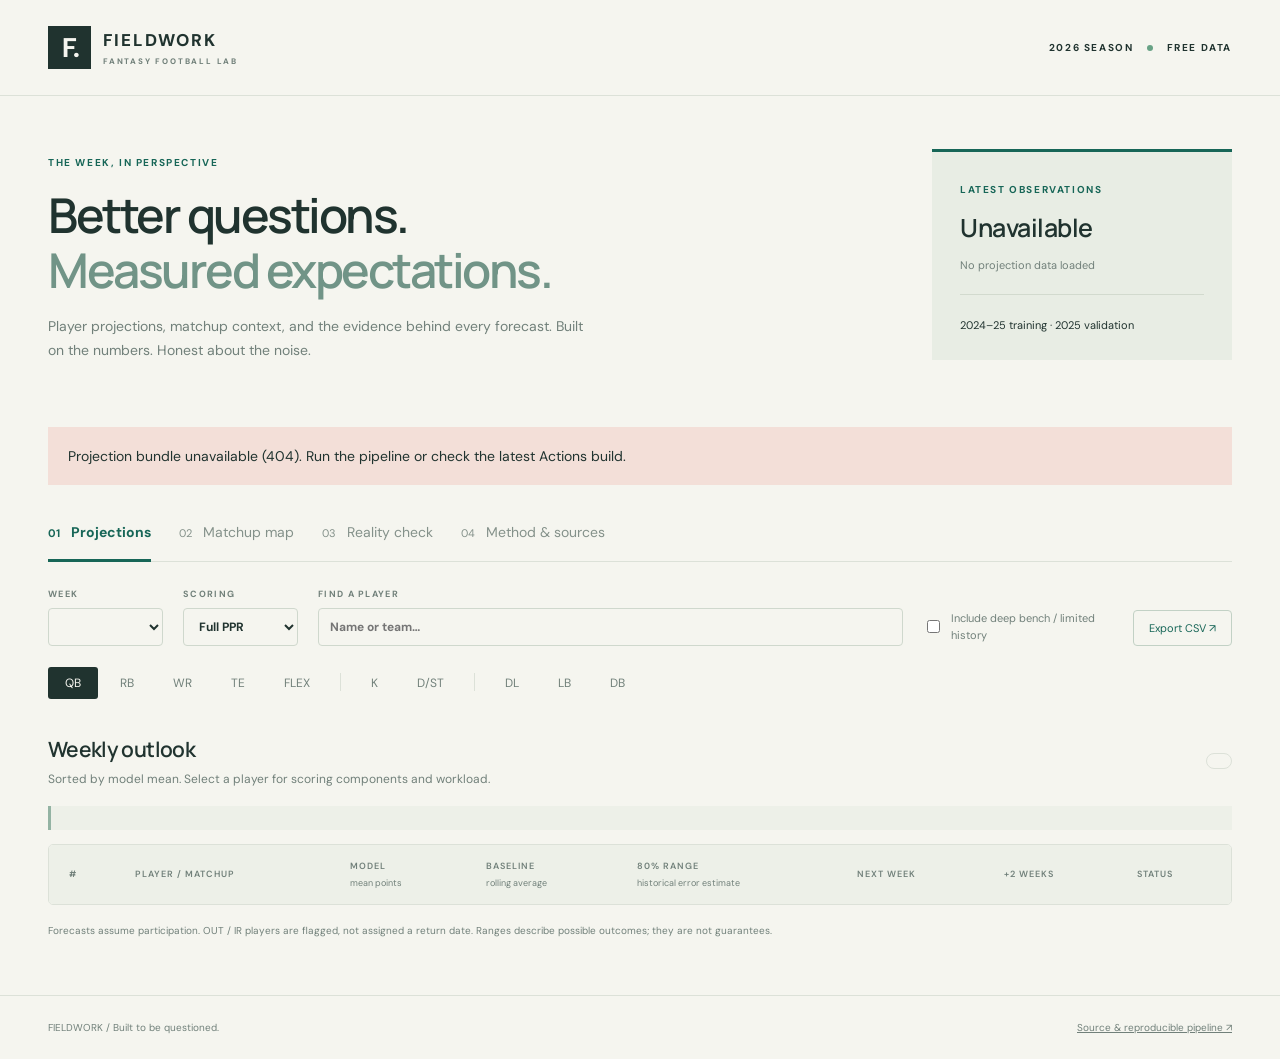
==== site/index.html @ b41cbcb0 "Build free-data fantasy projections dashboard and Pages pipeline" ====
<!doctype html>
<html lang="en">
<head>
  <meta charset="utf-8"><meta name="viewport" content="width=device-width,initial-scale=1">
  <meta name="description" content="Free-data fantasy football projections, matchup context, and transparent historical validation.">
  <meta name="theme-color" content="#153b36"><title>Fieldwork · Fantasy football lab</title>
  <link rel="stylesheet" href="styles.css">
</head>
<body>
<header><a class="brand" href="./"><span class="mark">F.</span><span>FIELDWORK<small>FANTASY FOOTBALL LAB</small></span></a><span class="edition">2026 SEASON <span class="dot"></span> FREE DATA</span></header>
<main>
  <section class="intro"><div><p class="eyebrow">THE WEEK, IN PERSPECTIVE</p><h1>Better questions.<br><em>Measured expectations.</em></h1><p class="lede">Player projections, matchup context, and the evidence behind every forecast. Built on the numbers. Honest about the noise.</p></div><aside class="snapshot"><span class="eyebrow">LATEST OBSERVATIONS</span><strong id="through">Loading…</strong><p id="updated">Fetching projection bundle</p><div class="mini-rule"></div><span id="summary">2024–25 training · 2025 validation</span></aside></section>
  <div id="error" role="alert" hidden></div>
  <nav class="tabs" aria-label="Research views"><button data-view="projections" class="active">01 <span>Projections</span></button><button data-view="matchups">02 <span>Matchup map</span></button><button data-view="validation">03 <span>Reality check</span></button><button data-view="method">04 <span>Method & sources</span></button></nav>
  <section class="controls" aria-label="Projection filters">
    <label>WEEK<select id="week"></select></label><label>SCORING<select id="scoring"><option value="2">Full PPR</option><option value="1">Half PPR</option><option value="0">Standard</option></select></label>
    <label class="search">FIND A PLAYER<input id="search" type="search" placeholder="Name or team…" autocomplete="off"></label>
    <label class="check"><input id="deep" type="checkbox">Include deep bench / limited history</label>
    <button id="export" class="outline">Export CSV ↗</button>
  </section>
  <div class="positions" aria-label="Position"><button class="active" data-pos="QB">QB</button><button data-pos="RB">RB</button><button data-pos="WR">WR</button><button data-pos="TE">TE</button><button data-pos="FLEX">FLEX</button><span></span><button data-pos="K">K</button><button data-pos="DST">D/ST</button><span></span><button data-pos="DL">DL</button><button data-pos="LB">LB</button><button data-pos="DB">DB</button></div>
  <section id="projections" class="view">
    <div class="section-heading"><div><h2 id="board-title">Weekly outlook</h2><p>Sorted by model mean. Select a player for scoring components and workload.</p></div><span id="count" class="pill"></span></div>
    <div id="score-note" class="notice"></div>
    <div class="table-wrap"><table class="board"><thead><tr><th scope="col">#</th><th scope="col">PLAYER / MATCHUP</th><th scope="col">MODEL<small>mean points</small></th><th scope="col">BASELINE<small>rolling average</small></th><th scope="col">80% RANGE<small>historical error estimate</small></th><th scope="col">NEXT WEEK</th><th scope="col">+2 WEEKS</th><th scope="col">STATUS</th></tr></thead><tbody id="rows"></tbody></table></div>
    <p class="footnote">Forecasts assume participation. OUT / IR players are flagged, not assigned a return date. Ranges describe possible outcomes; they are not guarantees.</p>
  </section>
  <section id="matchups" class="view" hidden><div class="section-heading"><div><h2>Matchup context, across the field.</h2><p>Opponent’s last six observed matchups: positional points above or below the prior rolling baseline.</p></div><span class="pill">PPR CONTEXT</span></div><div class="notice">These are retrospective point differences for the whole positional group. They are not percentage boosts or standalone forecasts. Green means opponents recently exceeded their baselines.</div><div class="table-wrap"><table><thead><tr><th>YOUR TEAM</th><th>OPPONENT</th><th>QB</th><th>RB</th><th>WR</th><th>TE</th><th>K</th><th>D/ST</th><th>DL</th><th>LB</th><th>DB</th></tr></thead><tbody id="heatmap"></tbody></table></div></section>
  <section id="validation" class="view" hidden><div class="section-heading"><div><h2>How did it actually perform?</h2><p>2025 held-out season. Point models trained on 2024 only. Every feature uses earlier weeks.</p></div><a href="data/validation-2025.json" download class="outline">All test predictions ↗</a></div><div class="notice">Smaller errors are better. Green is a measured improvement over the rolling baseline; red is a loss. This test includes recorded participants, not injury/DNP prediction. Offensive results use PPR.</div><div id="validation-cards" class="metric-grid"></div><div class="table-wrap"><table><thead><tr><th>POSITION</th><th>PLAYER-GAMES</th><th>MODEL MAE</th><th>BASELINE MAE</th><th>MODEL RMSE</th><th>BASELINE RMSE</th><th>80% RANGE COVERAGE</th></tr></thead><tbody id="validation-rows"></tbody></table></div><h3 id="weekly-title">Week-by-week error</h3><div id="weekly" class="weekly-chart" aria-label="Weekly model and baseline errors"></div><p class="footnote"><span class="legend model"></span> Model MAE <span class="legend baseline"></span> Baseline MAE. Two seasons do not establish an enduring advantage. No comparison with expert projections has been performed.</p></section>
  <section id="method" class="view" hidden><div class="section-heading"><div><h2>Open assumptions. Checkable sources.</h2><p>Version <span id="version"></span> · Experimental, independent model.</p></div></div><div class="method-grid"><article><span class="eyebrow">01 / INPUTS</span><h3>What the model sees</h3><p>Prior player production and snaps, team offense, opponent production, recent positional matchup residuals, home field, indoor venue, rest, and changes in team. All derived from free data.</p><p>Recent games receive exponentially declining weights. Prior-season observations receive reduced weight when current-season observations exist. These starting weights are design assumptions, not discovered laws.</p></article><article><span class="eyebrow">02 / FORECAST</span><h3>Statistics before scores</h3><p>Separate regularized linear models forecast scoring components for each position. Expected stat lines become Standard, Half PPR, and PPR points. D/ST points-allowed bands are averaged across empirical residual scenarios.</p><p>Tier separators group model means within two points of each tier’s leader. This is a display convention, not Boris Chen’s expert clustering or a statistical significance test.</p></article><article><span class="eyebrow">03 / VALIDATION</span><h3>Time moves one way</h3><p>2024 weeks 5–12 fit the initial model; weeks 13–18 estimate errors. A model fit on 2024 weeks 5–18 is evaluated on 2025, with coefficients frozen while prior-week information updates.</p><p>Live coefficients are refit on 2024–25. Current-season observations update inputs, not coefficients. The 2025 results remain the original held-out evaluation.</p></article><article><span class="eyebrow">04 / LIMITS</span><h3>What it does not know</h3><ul id="limitations"></ul></article></div><article class="scoring-doc"><h3>Explicit scoring presets</h3><p>Offense: 0.04 per passing yard, 4 per passing TD, −2 per interception; 0.1 per rushing/receiving yard, 6 per rushing/receiving TD, −2 per fumble lost, 2 per two-point conversion. Receptions: 0 / 0.5 / 1.</p><p>Kicker: 3 for a made FG below 40 yards, 4 at 40–49, 5 at 50+; 1 per PAT; −1 per missed FG/PAT. Blocked attempts are separate source fields and are not deducted by this preset.</p><p>D/ST: 1 per sack; 2 per interception, recovered opponent fumble, safety, blocked punt/FG/PAT; 6 per defensive/special-teams TD. Scoreboard points allowed: 0→10, 1–6→7, 7–13→4, 14–20→1, 21–27→0, 28–34→−1, 35+→−4. This is not exact platform scoring.</p><p>IDP: 1 per tackle credited as solo (including a solo tackle with another player’s assist), 0.5 per assisted tackle; 1 per tackle for loss; 3 per sack/interception; 1 per pass defended; 2 per forced/recovered fumble/safety; 6 per defensive TD. Categories stack.</p></article><h3>Sources & provenance</h3><p>Football data via <a href="https://nflverse.nflverse.com/">nflverse</a>; current status via <a href="https://docs.sleeper.com/">Sleeper</a>. Inspired by <a href="https://subvertadown.com/article/what-s-in-the-model-">Subvertadown</a>, <a href="https://www.dynastynerds.com/analytics/introduction-to-weekly-positional-matchups-posafpa/">MonCalFF</a>, and <a href="https://github.com/borisachen/fftiers">Boris Chen</a>. No affiliation or copied proprietary model.</p><div id="sources"></div></section>
</main>
<footer><span>FIELDWORK / Built to be questioned.</span><a href="https://github.com/jake-kelley/fantasy-lab">Source & reproducible pipeline ↗</a></footer>
<dialog id="detail"><div class="dialog-head"><span class="eyebrow">PLAYER NOTEBOOK</span><button id="close-detail" aria-label="Close player details">×</button></div><div id="detail-content"></div></dialog>
<script src="app.js" defer></script>
</body></html>
---- site/styles.css ----
@import url('https://fonts.googleapis.com/css2?family=DM+Sans:wght@400;500;600;700&family=Manrope:wght@400;500;600;700;800&display=swap');
:root{--paper:#f5f5ef;--ink:#20332f;--muted:#71807a;--line:#dce1d8;--green:#176657;--mint:#d6eadf;--red:#a25045;--white:#fff;--mono:ui-monospace,SFMono-Regular,Consolas,monospace}
*{box-sizing:border-box}body{margin:0;background:var(--paper);color:var(--ink);font:14px 'DM Sans',system-ui,sans-serif}button,input,select{font:inherit}button,a,input,select{ -webkit-tap-highlight-color:transparent}button{cursor:pointer}button:focus-visible,a:focus-visible,input:focus-visible,select:focus-visible{outline:3px solid #efad50;outline-offset:3px}a{color:inherit}header{max-width:1440px;margin:auto;padding:26px 48px;display:flex;align-items:center;justify-content:space-between;border-bottom:1px solid var(--line)}.brand{display:flex;align-items:center;gap:12px;text-decoration:none;font-weight:800;letter-spacing:2px;font-size:17px}.mark{background:var(--ink);color:var(--paper);font-size:27px;letter-spacing:-2px;width:43px;height:43px;display:grid;place-items:center}.brand small{display:block;font-size:8px;letter-spacing:1.8px;margin-top:5px;color:var(--muted)}.edition,.eyebrow{font-size:10px;letter-spacing:1.6px;font-weight:700}.dot{display:inline-block;width:6px;height:6px;background:#68a285;border-radius:50%;margin:0 10px}main{max-width:1440px;padding:0 48px;margin:auto}.intro{display:grid;grid-template-columns:1fr 300px;gap:80px;padding:50px 0 44px;align-items:center}.eyebrow{color:var(--green)}h1{font-family:Manrope,system-ui,sans-serif;font-weight:600;letter-spacing:-2.5px;font-size:48px;line-height:1.15;margin:18px 0}h1 em{font-style:normal;color:#719487}.lede{color:var(--muted);max-width:550px;line-height:1.7;margin:18px 0 0;font-size:14px}.snapshot{background:#e8ede4;padding:27px 28px;border-top:3px solid var(--green)}.snapshot strong{font:600 25px Manrope,sans-serif;display:block;margin-top:13px;letter-spacing:-.5px}.snapshot p{color:var(--muted);font-size:11px;line-height:1.7}.snapshot>span:last-child{font-size:11px}.mini-rule{width:100%;height:1px;background:#d2dace;margin:20px 0}.tabs{display:flex;gap:28px;border-bottom:1px solid var(--line)}.tabs button{background:none;border:0;border-bottom:3px solid transparent;margin-bottom:-1px;padding:18px 0;color:#84918a;font-size:11px}.tabs button span{font-size:14px;margin-left:8px}.tabs button.active{border-color:var(--green);color:var(--green);font-weight:700}.controls{display:flex;align-items:end;gap:20px;padding:26px 0 16px}label{font-size:9px;font-weight:700;letter-spacing:1.3px;color:var(--muted);display:flex;flex-direction:column;gap:8px}select,input[type=search]{background:transparent;border:1px solid #cfd8cd;border-radius:4px;height:38px;padding:0 11px;color:var(--ink);font-size:12px;letter-spacing:0}select{min-width:115px}.search{flex:1}.search input{width:100%}.check{flex-direction:row;align-items:center;font-size:11px;font-weight:400;letter-spacing:0;max-width:190px;height:38px;line-height:1.5}.check input{accent-color:var(--green)}.outline{display:inline-flex;align-items:center;justify-content:center;border:1px solid #c2d1c5;border-radius:4px;padding:10px 15px;background:transparent;color:var(--green);font-size:11px;text-decoration:none;white-space:nowrap}.outline:hover{background:var(--mint)}.positions{display:flex;gap:5px;padding:5px 0 22px}.positions button{border:0;border-radius:3px;background:transparent;padding:8px 17px;color:var(--muted);font-size:12px}.positions button.active{background:var(--ink);color:var(--paper)}.positions span{height:18px;width:1px;background:var(--line);margin:6px 8px}.section-heading{display:flex;align-items:center;justify-content:space-between;margin:14px 0 19px;gap:16px}h2{font:600 21px Manrope,sans-serif;letter-spacing:-.65px;margin:0}.section-heading p{font-size:12px;color:var(--muted);margin:8px 0 0}.pill{border:1px solid var(--line);border-radius:30px;padding:7px 12px;font-size:9px;letter-spacing:.8px;white-space:nowrap}.notice{font-size:11px;color:#64736d;line-height:1.65;padding:12px 16px;border-left:3px solid #93b3a3;background:#edf0e8;margin:14px 0}.table-wrap{overflow:auto;background:#fcfcf8;border:1px solid var(--line);border-radius:5px}table{width:100%;border-collapse:collapse;text-align:left;white-space:nowrap}th{background:#edf0e8;font-size:9px;letter-spacing:1px;font-weight:600;color:var(--muted);padding:15px}th small{font-size:9px;font-weight:400;display:block;letter-spacing:0;margin-top:5px}td{border-top:1px solid #e7ebe3;padding:13px 15px;font-family:var(--mono);font-size:12px}th:first-child,td:first-child{padding-left:20px}td:first-child{color:var(--muted)}.player-button{display:block;border:0;background:none;padding:0;font-family:'DM Sans',sans-serif;font-size:13px;font-weight:700;color:var(--ink);text-align:left}.player-button:hover{text-decoration:underline;text-underline-offset:4px}.matchup{font:10px 'DM Sans',sans-serif;color:var(--muted);display:block;margin-top:5px}.points{font-size:18px;font-weight:600;color:var(--green);letter-spacing:-1px}.range{font-size:10px;color:#677e71}.range-bar{width:110px;height:3px;background:#e5e9df;margin-top:6px;position:relative}.range-bar i{position:absolute;height:3px;background:#9fbca9;border-radius:5px}.status{font:9px 'DM Sans',sans-serif;background:#e7eee4;color:#58735e;padding:4px 6px;border-radius:3px;max-width:130px;white-space:normal;display:inline-block}.status.warn{background:#f3e6d7;color:#8a623a}.status.out{background:#f0e0da;color:#9b5144}.tier td{padding:7px 20px;background:#f1f3ec;color:#668174;font:9px 'DM Sans',sans-serif;letter-spacing:1.2px}.footnote{color:var(--muted);font-size:10px;line-height:1.8;margin:17px 0 30px}.empty{text-align:center;padding:45px;color:var(--muted)}.metric-grid{display:grid;grid-template-columns:repeat(3,1fr);gap:16px;margin:24px 0}.metric{background:#e8ede4;padding:22px}.metric strong{font:600 29px Manrope,sans-serif;display:block;margin:9px 0}.metric p{font-size:11px;color:var(--muted);margin:0}.good{color:var(--green)}.bad{color:var(--red)}h3{font:600 16px Manrope,sans-serif;letter-spacing:-.3px;margin-top:30px}.weekly-chart{display:flex;align-items:end;gap:9px;height:160px;padding:10px 0 25px;border-bottom:1px solid var(--line)}.week-bar{flex:1;position:relative;height:100%;display:flex;align-items:end;gap:2px}.week-bar i{flex:1;background:#4b8574;border-radius:2px 2px 0 0}.week-bar i:nth-child(2){background:#b7c4b2}.week-bar span{position:absolute;bottom:-20px;left:0;width:100%;text-align:center;font:9px var(--mono);color:var(--muted)}.legend{display:inline-block;width:8px;height:8px;margin:0 5px 0 12px}.legend.model{background:#4b8574}.legend.baseline{background:#b7c4b2}.method-grid{display:grid;grid-template-columns:1fr 1fr;gap:20px}.method-grid article{background:#fcfcf8;border:1px solid var(--line);padding:26px}.method-grid h3{margin:13px 0}.method-grid p,.method-grid li,.scoring-doc p,#method>p{font-size:12px;line-height:1.85;color:#63726b}.method-grid ul{padding-left:17px}.scoring-doc{margin:25px 0;border-top:1px solid var(--line)}#sources{font-size:11px;line-height:2;overflow-wrap:anywhere}#sources details{border-bottom:1px solid var(--line);padding:9px 0}#sources code{font-size:9px;color:var(--muted)}footer{max-width:1440px;margin:55px auto 0;padding:25px 48px;display:flex;justify-content:space-between;border-top:1px solid var(--line);color:var(--muted);font-size:10px}dialog{border:1px solid var(--line);border-radius:7px;width:min(650px,95vw);padding:28px;background:var(--paper);color:var(--ink);max-height:88vh}dialog::backdrop{background:#152f2980;backdrop-filter:blur(3px)}.dialog-head{display:flex;justify-content:space-between;align-items:center}.dialog-head button{border:0;background:none;font-size:28px;color:var(--ink)}#detail-content h2{font-size:28px;margin:12px 0}#detail-content p{font-size:12px;line-height:1.8;color:var(--muted)}.stat-list{display:grid;grid-template-columns:1fr 1fr;gap:1px;background:var(--line);border:1px solid var(--line)}.stat-list div{padding:12px;background:#fcfcf8;display:flex;justify-content:space-between;font-size:11px;gap:20px}.stat-list b{font-family:var(--mono)}#error{background:#f3dfd8;padding:20px;margin:20px 0} [hidden]{display:none!important}
@media(max-width:900px){header{padding:20px 24px}main{padding:0 24px}.intro{gap:25px;grid-template-columns:1fr 250px}h1{font-size:37px}.controls{flex-wrap:wrap;gap:12px}.search{min-width:160px}.check{max-width:240px}.tabs{gap:20px}.tabs button span{font-size:12px}.positions button{padding:8px 12px}.positions{overflow:auto}.metric-grid{gap:8px}.metric{padding:15px}footer{padding:22px 24px}}
@media(max-width:600px){header{padding:17px 18px}.edition{font-size:8px;letter-spacing:.5px}.brand{font-size:13px}.brand small{font-size:6px}.mark{width:34px;height:34px;font-size:23px}main{padding:0 18px}.intro{grid-template-columns:1fr;padding:30px 0 25px;gap:22px}h1{font-size:35px;letter-spacing:-1.7px}.lede{font-size:12px}.snapshot{padding:17px 20px;display:grid;grid-template-columns:1fr 1fr;gap:7px}.snapshot strong{font-size:17px;margin:0;text-align:right}.snapshot p{margin:0}.snapshot>span:last-child{text-align:right;font-size:9px}.mini-rule{display:none}.tabs{gap:0;justify-content:space-between}.tabs button{font-size:0}.tabs button span{font-size:11px;margin:0}.controls{padding-top:20px}label{font-size:8px}.search{flex-basis:calc(100% - 140px)}.check{font-size:10px;flex:1}.positions{gap:2px}.positions button{padding:8px 10px}.positions span{margin:6px 4px}.section-heading{align-items:start}h2{font-size:19px}.section-heading p{font-size:11px;line-height:1.6}.pill{font-size:8px}td,th{padding:12px}.metric-grid{grid-template-columns:1fr}.metric{display:grid;grid-template-columns:1fr 1fr}.metric strong{margin:0;text-align:right}.metric p{grid-column:1/-1;margin-top:10px}.method-grid{grid-template-columns:1fr}.method-grid article{padding:20px}.weekly-chart{gap:4px}footer{padding:20px 18px;gap:20px;font-size:9px}.stat-list{grid-template-columns:1fr}}
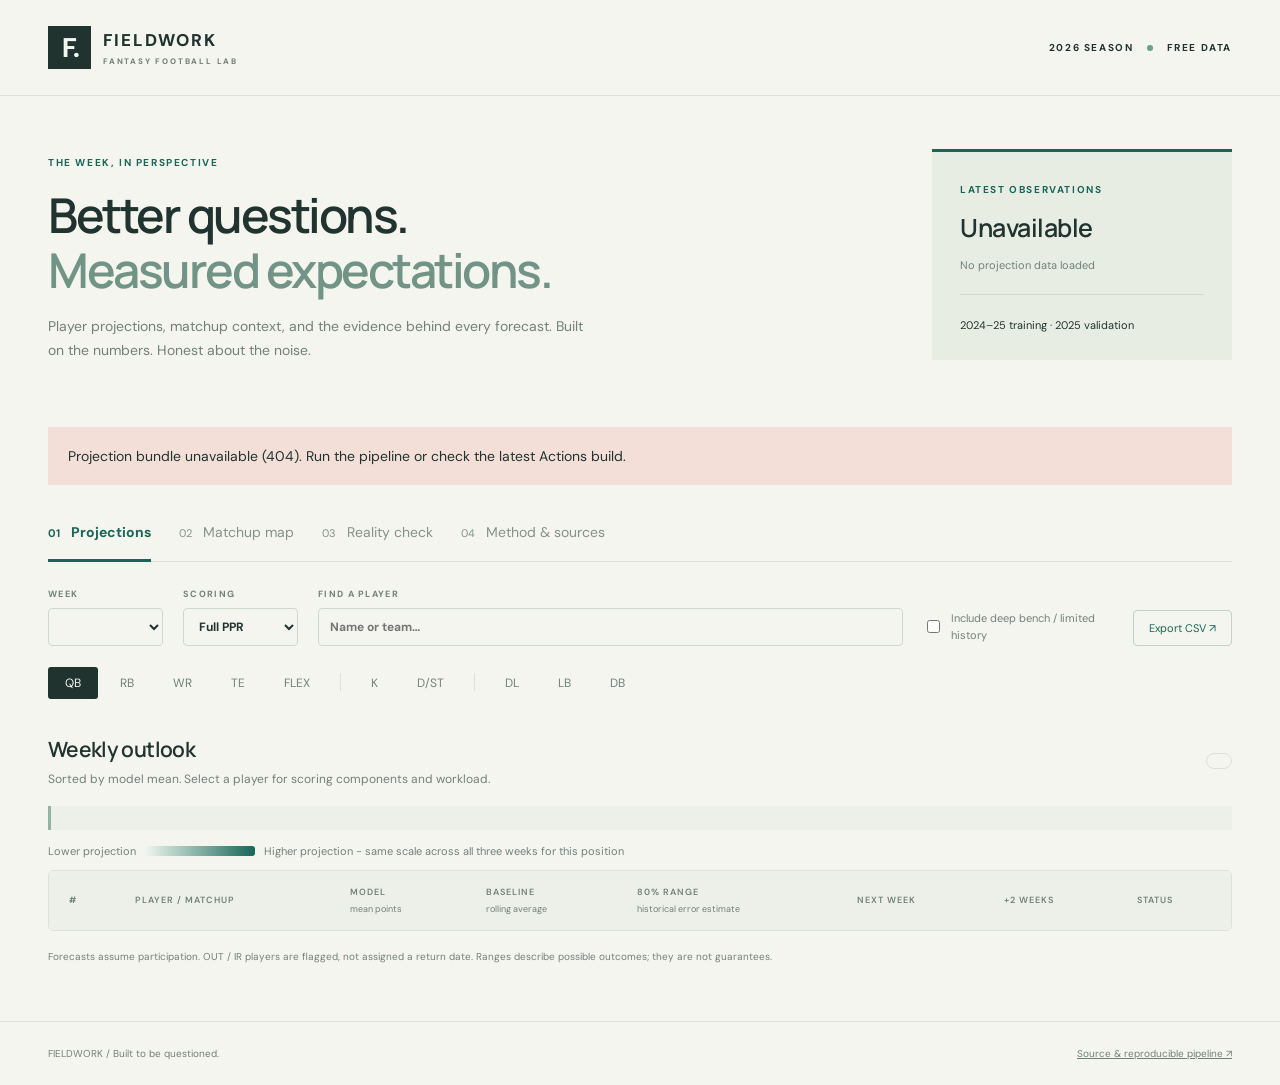
==== commit 622e9757: "Add accessible projection and matchup color gradients" ====
--- a/site/index.html
+++ b/site/index.html
@@ -1,35 +1,70 @@
-<!doctype html>
-<html lang="en">
-<head>
-  <meta charset="utf-8"><meta name="viewport" content="width=device-width,initial-scale=1">
-  <meta name="description" content="Free-data fantasy football projections, matchup context, and transparent historical validation.">
-  <meta name="theme-color" content="#153b36"><title>Fieldwork · Fantasy football lab</title>
-  <link rel="stylesheet" href="styles.css">
-</head>
-<body>
-<header><a class="brand" href="./"><span class="mark">F.</span><span>FIELDWORK<small>FANTASY FOOTBALL LAB</small></span></a><span class="edition">2026 SEASON <span class="dot"></span> FREE DATA</span></header>
-<main>
-  <section class="intro"><div><p class="eyebrow">THE WEEK, IN PERSPECTIVE</p><h1>Better questions.<br><em>Measured expectations.</em></h1><p class="lede">Player projections, matchup context, and the evidence behind every forecast. Built on the numbers. Honest about the noise.</p></div><aside class="snapshot"><span class="eyebrow">LATEST OBSERVATIONS</span><strong id="through">Loading…</strong><p id="updated">Fetching projection bundle</p><div class="mini-rule"></div><span id="summary">2024–25 training · 2025 validation</span></aside></section>
-  <div id="error" role="alert" hidden></div>
-  <nav class="tabs" aria-label="Research views"><button data-view="projections" class="active">01 <span>Projections</span></button><button data-view="matchups">02 <span>Matchup map</span></button><button data-view="validation">03 <span>Reality check</span></button><button data-view="method">04 <span>Method & sources</span></button></nav>
-  <section class="controls" aria-label="Projection filters">
-    <label>WEEK<select id="week"></select></label><label>SCORING<select id="scoring"><option value="2">Full PPR</option><option value="1">Half PPR</option><option value="0">Standard</option></select></label>
-    <label class="search">FIND A PLAYER<input id="search" type="search" placeholder="Name or team…" autocomplete="off"></label>
-    <label class="check"><input id="deep" type="checkbox">Include deep bench / limited history</label>
-    <button id="export" class="outline">Export CSV ↗</button>
-  </section>
-  <div class="positions" aria-label="Position"><button class="active" data-pos="QB">QB</button><button data-pos="RB">RB</button><button data-pos="WR">WR</button><button data-pos="TE">TE</button><button data-pos="FLEX">FLEX</button><span></span><button data-pos="K">K</button><button data-pos="DST">D/ST</button><span></span><button data-pos="DL">DL</button><button data-pos="LB">LB</button><button data-pos="DB">DB</button></div>
-  <section id="projections" class="view">
-    <div class="section-heading"><div><h2 id="board-title">Weekly outlook</h2><p>Sorted by model mean. Select a player for scoring components and workload.</p></div><span id="count" class="pill"></span></div>
-    <div id="score-note" class="notice"></div>
-    <div class="table-wrap"><table class="board"><thead><tr><th scope="col">#</th><th scope="col">PLAYER / MATCHUP</th><th scope="col">MODEL<small>mean points</small></th><th scope="col">BASELINE<small>rolling average</small></th><th scope="col">80% RANGE<small>historical error estimate</small></th><th scope="col">NEXT WEEK</th><th scope="col">+2 WEEKS</th><th scope="col">STATUS</th></tr></thead><tbody id="rows"></tbody></table></div>
-    <p class="footnote">Forecasts assume participation. OUT / IR players are flagged, not assigned a return date. Ranges describe possible outcomes; they are not guarantees.</p>
-  </section>
-  <section id="matchups" class="view" hidden><div class="section-heading"><div><h2>Matchup context, across the field.</h2><p>Opponent’s last six observed matchups: positional points above or below the prior rolling baseline.</p></div><span class="pill">PPR CONTEXT</span></div><div class="notice">These are retrospective point differences for the whole positional group. They are not percentage boosts or standalone forecasts. Green means opponents recently exceeded their baselines.</div><div class="table-wrap"><table><thead><tr><th>YOUR TEAM</th><th>OPPONENT</th><th>QB</th><th>RB</th><th>WR</th><th>TE</th><th>K</th><th>D/ST</th><th>DL</th><th>LB</th><th>DB</th></tr></thead><tbody id="heatmap"></tbody></table></div></section>
-  <section id="validation" class="view" hidden><div class="section-heading"><div><h2>How did it actually perform?</h2><p>2025 held-out season. Point models trained on 2024 only. Every feature uses earlier weeks.</p></div><a href="data/validation-2025.json" download class="outline">All test predictions ↗</a></div><div class="notice">Smaller errors are better. Green is a measured improvement over the rolling baseline; red is a loss. This test includes recorded participants, not injury/DNP prediction. Offensive results use PPR.</div><div id="validation-cards" class="metric-grid"></div><div class="table-wrap"><table><thead><tr><th>POSITION</th><th>PLAYER-GAMES</th><th>MODEL MAE</th><th>BASELINE MAE</th><th>MODEL RMSE</th><th>BASELINE RMSE</th><th>80% RANGE COVERAGE</th></tr></thead><tbody id="validation-rows"></tbody></table></div><h3 id="weekly-title">Week-by-week error</h3><div id="weekly" class="weekly-chart" aria-label="Weekly model and baseline errors"></div><p class="footnote"><span class="legend model"></span> Model MAE <span class="legend baseline"></span> Baseline MAE. Two seasons do not establish an enduring advantage. No comparison with expert projections has been performed.</p></section>
-  <section id="method" class="view" hidden><div class="section-heading"><div><h2>Open assumptions. Checkable sources.</h2><p>Version <span id="version"></span> · Experimental, independent model.</p></div></div><div class="method-grid"><article><span class="eyebrow">01 / INPUTS</span><h3>What the model sees</h3><p>Prior player production and snaps, team offense, opponent production, recent positional matchup residuals, home field, indoor venue, rest, and changes in team. All derived from free data.</p><p>Recent games receive exponentially declining weights. Prior-season observations receive reduced weight when current-season observations exist. These starting weights are design assumptions, not discovered laws.</p></article><article><span class="eyebrow">02 / FORECAST</span><h3>Statistics before scores</h3><p>Separate regularized linear models forecast scoring components for each position. Expected stat lines become Standard, Half PPR, and PPR points. D/ST points-allowed bands are averaged across empirical residual scenarios.</p><p>Tier separators group model means within two points of each tier’s leader. This is a display convention, not Boris Chen’s expert clustering or a statistical significance test.</p></article><article><span class="eyebrow">03 / VALIDATION</span><h3>Time moves one way</h3><p>2024 weeks 5–12 fit the initial model; weeks 13–18 estimate errors. A model fit on 2024 weeks 5–18 is evaluated on 2025, with coefficients frozen while prior-week information updates.</p><p>Live coefficients are refit on 2024–25. Current-season observations update inputs, not coefficients. The 2025 results remain the original held-out evaluation.</p></article><article><span class="eyebrow">04 / LIMITS</span><h3>What it does not know</h3><ul id="limitations"></ul></article></div><article class="scoring-doc"><h3>Explicit scoring presets</h3><p>Offense: 0.04 per passing yard, 4 per passing TD, −2 per interception; 0.1 per rushing/receiving yard, 6 per rushing/receiving TD, −2 per fumble lost, 2 per two-point conversion. Receptions: 0 / 0.5 / 1.</p><p>Kicker: 3 for a made FG below 40 yards, 4 at 40–49, 5 at 50+; 1 per PAT; −1 per missed FG/PAT. Blocked attempts are separate source fields and are not deducted by this preset.</p><p>D/ST: 1 per sack; 2 per interception, recovered opponent fumble, safety, blocked punt/FG/PAT; 6 per defensive/special-teams TD. Scoreboard points allowed: 0→10, 1–6→7, 7–13→4, 14–20→1, 21–27→0, 28–34→−1, 35+→−4. This is not exact platform scoring.</p><p>IDP: 1 per tackle credited as solo (including a solo tackle with another player’s assist), 0.5 per assisted tackle; 1 per tackle for loss; 3 per sack/interception; 1 per pass defended; 2 per forced/recovered fumble/safety; 6 per defensive TD. Categories stack.</p></article><h3>Sources & provenance</h3><p>Football data via <a href="https://nflverse.nflverse.com/">nflverse</a>; current status via <a href="https://docs.sleeper.com/">Sleeper</a>. Inspired by <a href="https://subvertadown.com/article/what-s-in-the-model-">Subvertadown</a>, <a href="https://www.dynastynerds.com/analytics/introduction-to-weekly-positional-matchups-posafpa/">MonCalFF</a>, and <a href="https://github.com/borisachen/fftiers">Boris Chen</a>. No affiliation or copied proprietary model.</p><div id="sources"></div></section>
-</main>
-<footer><span>FIELDWORK / Built to be questioned.</span><a href="https://github.com/jake-kelley/fantasy-lab">Source & reproducible pipeline ↗</a></footer>
-<dialog id="detail"><div class="dialog-head"><span class="eyebrow">PLAYER NOTEBOOK</span><button id="close-detail" aria-label="Close player details">×</button></div><div id="detail-content"></div></dialog>
-<script src="app.js" defer></script>
-</body></html>
+<!doctype html>+
+<html lang="en">+
+<head>+
+  <meta charset="utf-8"><meta name="viewport" content="width=device-width,initial-scale=1">+
+  <meta name="description" content="Free-data fantasy football projections, matchup context, and transparent historical validation.">+
+  <meta name="theme-color" content="#153b36"><title>Fieldwork · Fantasy football lab</title>+
+  <link rel="stylesheet" href="styles.css">+
+</head>+
+<body>+
+<header><a class="brand" href="./"><span class="mark">F.</span><span>FIELDWORK<small>FANTASY FOOTBALL LAB</small></span></a><span class="edition">2026 SEASON <span class="dot"></span> FREE DATA</span></header>+
+<main>+
+  <section class="intro"><div><p class="eyebrow">THE WEEK, IN PERSPECTIVE</p><h1>Better questions.<br><em>Measured expectations.</em></h1><p class="lede">Player projections, matchup context, and the evidence behind every forecast. Built on the numbers. Honest about the noise.</p></div><aside class="snapshot"><span class="eyebrow">LATEST OBSERVATIONS</span><strong id="through">Loading…</strong><p id="updated">Fetching projection bundle</p><div class="mini-rule"></div><span id="summary">2024–25 training · 2025 validation</span></aside></section>+
+  <div id="error" role="alert" hidden></div>+
+  <nav class="tabs" aria-label="Research views"><button data-view="projections" class="active">01 <span>Projections</span></button><button data-view="matchups">02 <span>Matchup map</span></button><button data-view="validation">03 <span>Reality check</span></button><button data-view="method">04 <span>Method & sources</span></button></nav>+
+  <section class="controls" aria-label="Projection filters">+
+    <label>WEEK<select id="week"></select></label><label>SCORING<select id="scoring"><option value="2">Full PPR</option><option value="1">Half PPR</option><option value="0">Standard</option></select></label>+
+    <label class="search">FIND A PLAYER<input id="search" type="search" placeholder="Name or team…" autocomplete="off"></label>+
+    <label class="check"><input id="deep" type="checkbox">Include deep bench / limited history</label>+
+    <button id="export" class="outline">Export CSV ↗</button>+
+  </section>+
+  <div class="positions" aria-label="Position"><button class="active" data-pos="QB">QB</button><button data-pos="RB">RB</button><button data-pos="WR">WR</button><button data-pos="TE">TE</button><button data-pos="FLEX">FLEX</button><span></span><button data-pos="K">K</button><button data-pos="DST">D/ST</button><span></span><button data-pos="DL">DL</button><button data-pos="LB">LB</button><button data-pos="DB">DB</button></div>+
+  <section id="projections" class="view">+
+    <div class="section-heading"><div><h2 id="board-title">Weekly outlook</h2><p>Sorted by model mean. Select a player for scoring components and workload.</p></div><span id="count" class="pill"></span></div>+
+    <div id="score-note" class="notice"></div><div class="color-key"><span>Lower projection</span><i aria-hidden="true"></i><span>Higher projection - same scale across all three weeks for this position</span></div>+
+    <div class="table-wrap"><table class="board"><thead><tr><th scope="col">#</th><th scope="col">PLAYER / MATCHUP</th><th scope="col">MODEL<small>mean points</small></th><th scope="col">BASELINE<small>rolling average</small></th><th scope="col">80% RANGE<small>historical error estimate</small></th><th scope="col">NEXT WEEK</th><th scope="col">+2 WEEKS</th><th scope="col">STATUS</th></tr></thead><tbody id="rows"></tbody></table></div>+
+    <p class="footnote">Forecasts assume participation. OUT / IR players are flagged, not assigned a return date. Ranges describe possible outcomes; they are not guarantees.</p>+
+  </section>+
+  <section id="matchups" class="view" hidden><div class="section-heading"><div><h2>Matchup context, across the field.</h2><p>Opponent’s last six observed matchups: positional points above or below the prior rolling baseline.</p></div><span class="pill">PPR CONTEXT</span></div><div class="notice">These are retrospective point differences for the whole positional group. They are not percentage boosts or standalone forecasts. Green means opponents recently exceeded their baselines. D/ST v0.2 does not use this residual as a model input.</div><div class="color-key"><span>Unfavorable</span><i class="matchup-key" aria-hidden="true"></i><span>Favorable - strength scaled within each position</span></div><div class="table-wrap"><table><thead><tr><th>YOUR TEAM</th><th>OPPONENT</th><th>QB</th><th>RB</th><th>WR</th><th>TE</th><th>K</th><th>D/ST</th><th>DL</th><th>LB</th><th>DB</th></tr></thead><tbody id="heatmap"></tbody></table></div></section>+
+  <section id="validation" class="view" hidden><div class="section-heading"><div><h2>How did it actually perform?</h2><p>2025 retrospective test. Point models trained on 2024 only. Every feature uses earlier weeks.</p></div><a href="data/validation-2025.json" download class="outline">All test predictions ↗</a></div><div class="notice">Smaller errors are better. Green is a measured improvement over the rolling baseline; red is a loss. This test includes recorded participants, not injury/DNP prediction. Offensive results use PPR.</div><div id="validation-cards" class="metric-grid"></div><div class="table-wrap"><table><thead><tr><th>POSITION</th><th>PLAYER-GAMES</th><th>MODEL MAE</th><th>BASELINE MAE</th><th>MODEL RMSE</th><th>BASELINE RMSE</th><th>80% RANGE COVERAGE</th></tr></thead><tbody id="validation-rows"></tbody></table></div><h3 id="weekly-title">Week-by-week error</h3><div id="weekly" class="weekly-chart" aria-label="Weekly model and baseline errors"></div><p class="footnote"><span class="legend model"></span> Model MAE <span class="legend baseline"></span> Baseline MAE. Two seasons do not establish an enduring advantage. No comparison with expert projections has been performed.</p></section>+
+  <section id="method" class="view" hidden><div class="section-heading"><div><h2>Open assumptions. Checkable sources.</h2><p>Version <span id="version"></span> · Experimental, independent model.</p></div></div><div class="method-grid"><article><span class="eyebrow">01 / INPUTS</span><h3>What the model sees</h3><p>Prior player production and snaps, team offense, opponent production, recent positional matchup residuals, home field, indoor venue, rest, and changes in team. All derived from free data. D/ST v0.2 uses only 15 inputs: prior sacks, interceptions, fumble recoveries and points allowed; opponent offensive statistics; home field, indoor venue and rest. Its explicit positional matchup residual is excluded.</p><p>Recent games receive exponentially declining weights. Prior-season observations receive reduced weight when current-season observations exist. These starting weights are design assumptions, not discovered laws.</p></article><article><span class="eyebrow">02 / FORECAST</span><h3>Statistics before scores</h3><p>Separate regularized linear models forecast scoring components for each position. Expected stat lines become Standard, Half PPR, and PPR points. D/ST points-allowed bands are averaged across empirical residual scenarios. D/ST turnovers, touchdowns, blocks and safeties use training-league averages; sacks and points allowed remain matchup-specific.</p><p>Tier separators group model means within two points of each tier’s leader. This is a display convention, not Boris Chen’s expert clustering or a statistical significance test.</p></article><article><span class="eyebrow">03 / VALIDATION</span><h3>Time moves one way</h3><p>2024 weeks 5–12 fit the initial model; weeks 13–18 estimate errors. A model fit on 2024 weeks 5–18 is evaluated on 2025, with coefficients frozen while prior-week information updates.</p><p>Live coefficients are refit on 2024–25. Current-season observations update inputs, not coefficients. D/ST v0.2 settings were selected on 2024 weeks 9–12 after earlier results had been inspected. Its 2025 comparison is retrospective, not an untouched holdout.</p></article><article><span class="eyebrow">04 / LIMITS</span><h3>What it does not know</h3><ul id="limitations"></ul></article></div><article class="scoring-doc"><h3>Explicit scoring presets</h3><p>Offense: 0.04 per passing yard, 4 per passing TD, −2 per interception; 0.1 per rushing/receiving yard, 6 per rushing/receiving TD, −2 per fumble lost, 2 per two-point conversion. Receptions: 0 / 0.5 / 1.</p><p>Kicker: 3 for a made FG below 40 yards, 4 at 40–49, 5 at 50+; 1 per PAT; −1 per missed FG/PAT. Blocked attempts are separate source fields and are not deducted by this preset.</p><p>D/ST: 1 per sack; 2 per interception, recovered opponent fumble, safety, blocked punt/FG/PAT; 6 per defensive/special-teams TD. Scoreboard points allowed: 0→10, 1–6→7, 7–13→4, 14–20→1, 21–27→0, 28–34→−1, 35+→−4. This is not exact platform scoring.</p><p>IDP: 1 per tackle credited as solo (including a solo tackle with another player’s assist), 0.5 per assisted tackle; 1 per tackle for loss; 3 per sack/interception; 1 per pass defended; 2 per forced/recovered fumble/safety; 6 per defensive TD. Categories stack.</p></article><h3>Sources & provenance</h3><p>Football data via <a href="https://nflverse.nflverse.com/">nflverse</a>; current status via <a href="https://docs.sleeper.com/">Sleeper</a>. Inspired by <a href="https://subvertadown.com/article/what-s-in-the-model-">Subvertadown</a>, <a href="https://www.dynastynerds.com/analytics/introduction-to-weekly-positional-matchups-posafpa/">MonCalFF</a>, and <a href="https://github.com/borisachen/fftiers">Boris Chen</a>. No affiliation or copied proprietary model.</p><div id="sources"></div></section>+
+</main>+
+<footer><span>FIELDWORK / Built to be questioned.</span><a href="https://github.com/jake-kelley/fantasy-lab">Source & reproducible pipeline ↗</a></footer>+
+<dialog id="detail"><div class="dialog-head"><span class="eyebrow">PLAYER NOTEBOOK</span><button id="close-detail" aria-label="Close player details">×</button></div><div id="detail-content"></div></dialog>+
+<script src="app.js" defer></script>+
+</body></html>+
--- a/site/styles.css
+++ b/site/styles.css
@@ -3,3 +3,5 @@
 *{box-sizing:border-box}body{margin:0;background:var(--paper);color:var(--ink);font:14px 'DM Sans',system-ui,sans-serif}button,input,select{font:inherit}button,a,input,select{ -webkit-tap-highlight-color:transparent}button{cursor:pointer}button:focus-visible,a:focus-visible,input:focus-visible,select:focus-visible{outline:3px solid #efad50;outline-offset:3px}a{color:inherit}header{max-width:1440px;margin:auto;padding:26px 48px;display:flex;align-items:center;justify-content:space-between;border-bottom:1px solid var(--line)}.brand{display:flex;align-items:center;gap:12px;text-decoration:none;font-weight:800;letter-spacing:2px;font-size:17px}.mark{background:var(--ink);color:var(--paper);font-size:27px;letter-spacing:-2px;width:43px;height:43px;display:grid;place-items:center}.brand small{display:block;font-size:8px;letter-spacing:1.8px;margin-top:5px;color:var(--muted)}.edition,.eyebrow{font-size:10px;letter-spacing:1.6px;font-weight:700}.dot{display:inline-block;width:6px;height:6px;background:#68a285;border-radius:50%;margin:0 10px}main{max-width:1440px;padding:0 48px;margin:auto}.intro{display:grid;grid-template-columns:1fr 300px;gap:80px;padding:50px 0 44px;align-items:center}.eyebrow{color:var(--green)}h1{font-family:Manrope,system-ui,sans-serif;font-weight:600;letter-spacing:-2.5px;font-size:48px;line-height:1.15;margin:18px 0}h1 em{font-style:normal;color:#719487}.lede{color:var(--muted);max-width:550px;line-height:1.7;margin:18px 0 0;font-size:14px}.snapshot{background:#e8ede4;padding:27px 28px;border-top:3px solid var(--green)}.snapshot strong{font:600 25px Manrope,sans-serif;display:block;margin-top:13px;letter-spacing:-.5px}.snapshot p{color:var(--muted);font-size:11px;line-height:1.7}.snapshot>span:last-child{font-size:11px}.mini-rule{width:100%;height:1px;background:#d2dace;margin:20px 0}.tabs{display:flex;gap:28px;border-bottom:1px solid var(--line)}.tabs button{background:none;border:0;border-bottom:3px solid transparent;margin-bottom:-1px;padding:18px 0;color:#84918a;font-size:11px}.tabs button span{font-size:14px;margin-left:8px}.tabs button.active{border-color:var(--green);color:var(--green);font-weight:700}.controls{display:flex;align-items:end;gap:20px;padding:26px 0 16px}label{font-size:9px;font-weight:700;letter-spacing:1.3px;color:var(--muted);display:flex;flex-direction:column;gap:8px}select,input[type=search]{background:transparent;border:1px solid #cfd8cd;border-radius:4px;height:38px;padding:0 11px;color:var(--ink);font-size:12px;letter-spacing:0}select{min-width:115px}.search{flex:1}.search input{width:100%}.check{flex-direction:row;align-items:center;font-size:11px;font-weight:400;letter-spacing:0;max-width:190px;height:38px;line-height:1.5}.check input{accent-color:var(--green)}.outline{display:inline-flex;align-items:center;justify-content:center;border:1px solid #c2d1c5;border-radius:4px;padding:10px 15px;background:transparent;color:var(--green);font-size:11px;text-decoration:none;white-space:nowrap}.outline:hover{background:var(--mint)}.positions{display:flex;gap:5px;padding:5px 0 22px}.positions button{border:0;border-radius:3px;background:transparent;padding:8px 17px;color:var(--muted);font-size:12px}.positions button.active{background:var(--ink);color:var(--paper)}.positions span{height:18px;width:1px;background:var(--line);margin:6px 8px}.section-heading{display:flex;align-items:center;justify-content:space-between;margin:14px 0 19px;gap:16px}h2{font:600 21px Manrope,sans-serif;letter-spacing:-.65px;margin:0}.section-heading p{font-size:12px;color:var(--muted);margin:8px 0 0}.pill{border:1px solid var(--line);border-radius:30px;padding:7px 12px;font-size:9px;letter-spacing:.8px;white-space:nowrap}.notice{font-size:11px;color:#64736d;line-height:1.65;padding:12px 16px;border-left:3px solid #93b3a3;background:#edf0e8;margin:14px 0}.table-wrap{overflow:auto;background:#fcfcf8;border:1px solid var(--line);border-radius:5px}table{width:100%;border-collapse:collapse;text-align:left;white-space:nowrap}th{background:#edf0e8;font-size:9px;letter-spacing:1px;font-weight:600;color:var(--muted);padding:15px}th small{font-size:9px;font-weight:400;display:block;letter-spacing:0;margin-top:5px}td{border-top:1px solid #e7ebe3;padding:13px 15px;font-family:var(--mono);font-size:12px}th:first-child,td:first-child{padding-left:20px}td:first-child{color:var(--muted)}.player-button{display:block;border:0;background:none;padding:0;font-family:'DM Sans',sans-serif;font-size:13px;font-weight:700;color:var(--ink);text-align:left}.player-button:hover{text-decoration:underline;text-underline-offset:4px}.matchup{font:10px 'DM Sans',sans-serif;color:var(--muted);display:block;margin-top:5px}.points{font-size:18px;font-weight:600;color:var(--green);letter-spacing:-1px}.range{font-size:10px;color:#677e71}.range-bar{width:110px;height:3px;background:#e5e9df;margin-top:6px;position:relative}.range-bar i{position:absolute;height:3px;background:#9fbca9;border-radius:5px}.status{font:9px 'DM Sans',sans-serif;background:#e7eee4;color:#58735e;padding:4px 6px;border-radius:3px;max-width:130px;white-space:normal;display:inline-block}.status.warn{background:#f3e6d7;color:#8a623a}.status.out{background:#f0e0da;color:#9b5144}.tier td{padding:7px 20px;background:#f1f3ec;color:#668174;font:9px 'DM Sans',sans-serif;letter-spacing:1.2px}.footnote{color:var(--muted);font-size:10px;line-height:1.8;margin:17px 0 30px}.empty{text-align:center;padding:45px;color:var(--muted)}.metric-grid{display:grid;grid-template-columns:repeat(3,1fr);gap:16px;margin:24px 0}.metric{background:#e8ede4;padding:22px}.metric strong{font:600 29px Manrope,sans-serif;display:block;margin:9px 0}.metric p{font-size:11px;color:var(--muted);margin:0}.good{color:var(--green)}.bad{color:var(--red)}h3{font:600 16px Manrope,sans-serif;letter-spacing:-.3px;margin-top:30px}.weekly-chart{display:flex;align-items:end;gap:9px;height:160px;padding:10px 0 25px;border-bottom:1px solid var(--line)}.week-bar{flex:1;position:relative;height:100%;display:flex;align-items:end;gap:2px}.week-bar i{flex:1;background:#4b8574;border-radius:2px 2px 0 0}.week-bar i:nth-child(2){background:#b7c4b2}.week-bar span{position:absolute;bottom:-20px;left:0;width:100%;text-align:center;font:9px var(--mono);color:var(--muted)}.legend{display:inline-block;width:8px;height:8px;margin:0 5px 0 12px}.legend.model{background:#4b8574}.legend.baseline{background:#b7c4b2}.method-grid{display:grid;grid-template-columns:1fr 1fr;gap:20px}.method-grid article{background:#fcfcf8;border:1px solid var(--line);padding:26px}.method-grid h3{margin:13px 0}.method-grid p,.method-grid li,.scoring-doc p,#method>p{font-size:12px;line-height:1.85;color:#63726b}.method-grid ul{padding-left:17px}.scoring-doc{margin:25px 0;border-top:1px solid var(--line)}#sources{font-size:11px;line-height:2;overflow-wrap:anywhere}#sources details{border-bottom:1px solid var(--line);padding:9px 0}#sources code{font-size:9px;color:var(--muted)}footer{max-width:1440px;margin:55px auto 0;padding:25px 48px;display:flex;justify-content:space-between;border-top:1px solid var(--line);color:var(--muted);font-size:10px}dialog{border:1px solid var(--line);border-radius:7px;width:min(650px,95vw);padding:28px;background:var(--paper);color:var(--ink);max-height:88vh}dialog::backdrop{background:#152f2980;backdrop-filter:blur(3px)}.dialog-head{display:flex;justify-content:space-between;align-items:center}.dialog-head button{border:0;background:none;font-size:28px;color:var(--ink)}#detail-content h2{font-size:28px;margin:12px 0}#detail-content p{font-size:12px;line-height:1.8;color:var(--muted)}.stat-list{display:grid;grid-template-columns:1fr 1fr;gap:1px;background:var(--line);border:1px solid var(--line)}.stat-list div{padding:12px;background:#fcfcf8;display:flex;justify-content:space-between;font-size:11px;gap:20px}.stat-list b{font-family:var(--mono)}#error{background:#f3dfd8;padding:20px;margin:20px 0} [hidden]{display:none!important}
 @media(max-width:900px){header{padding:20px 24px}main{padding:0 24px}.intro{gap:25px;grid-template-columns:1fr 250px}h1{font-size:37px}.controls{flex-wrap:wrap;gap:12px}.search{min-width:160px}.check{max-width:240px}.tabs{gap:20px}.tabs button span{font-size:12px}.positions button{padding:8px 12px}.positions{overflow:auto}.metric-grid{gap:8px}.metric{padding:15px}footer{padding:22px 24px}}
 @media(max-width:600px){header{padding:17px 18px}.edition{font-size:8px;letter-spacing:.5px}.brand{font-size:13px}.brand small{font-size:6px}.mark{width:34px;height:34px;font-size:23px}main{padding:0 18px}.intro{grid-template-columns:1fr;padding:30px 0 25px;gap:22px}h1{font-size:35px;letter-spacing:-1.7px}.lede{font-size:12px}.snapshot{padding:17px 20px;display:grid;grid-template-columns:1fr 1fr;gap:7px}.snapshot strong{font-size:17px;margin:0;text-align:right}.snapshot p{margin:0}.snapshot>span:last-child{text-align:right;font-size:9px}.mini-rule{display:none}.tabs{gap:0;justify-content:space-between}.tabs button{font-size:0}.tabs button span{font-size:11px;margin:0}.controls{padding-top:20px}label{font-size:8px}.search{flex-basis:calc(100% - 140px)}.check{font-size:10px;flex:1}.positions{gap:2px}.positions button{padding:8px 10px}.positions span{margin:6px 4px}.section-heading{align-items:start}h2{font-size:19px}.section-heading p{font-size:11px;line-height:1.6}.pill{font-size:8px}td,th{padding:12px}.metric-grid{grid-template-columns:1fr}.metric{display:grid;grid-template-columns:1fr 1fr}.metric strong{margin:0;text-align:right}.metric p{grid-column:1/-1;margin-top:10px}.method-grid{grid-template-columns:1fr}.method-grid article{padding:20px}.weekly-chart{gap:4px}footer{padding:20px 18px;gap:20px;font-size:9px}.stat-list{grid-template-columns:1fr}}
+
+.projection-color .matchup{color:inherit;opacity:.85}.color-key{display:flex;align-items:center;gap:9px;flex-wrap:wrap;font-size:11px;color:var(--muted);margin:12px 0}.color-key i{display:inline-block;width:110px;height:10px;border-radius:3px;background:linear-gradient(90deg,rgb(239,247,240),rgb(23,102,87))}.color-key i.matchup-key{background:linear-gradient(90deg,rgb(151,53,43),rgb(252,240,236),rgb(239,247,240),rgb(23,102,87))}
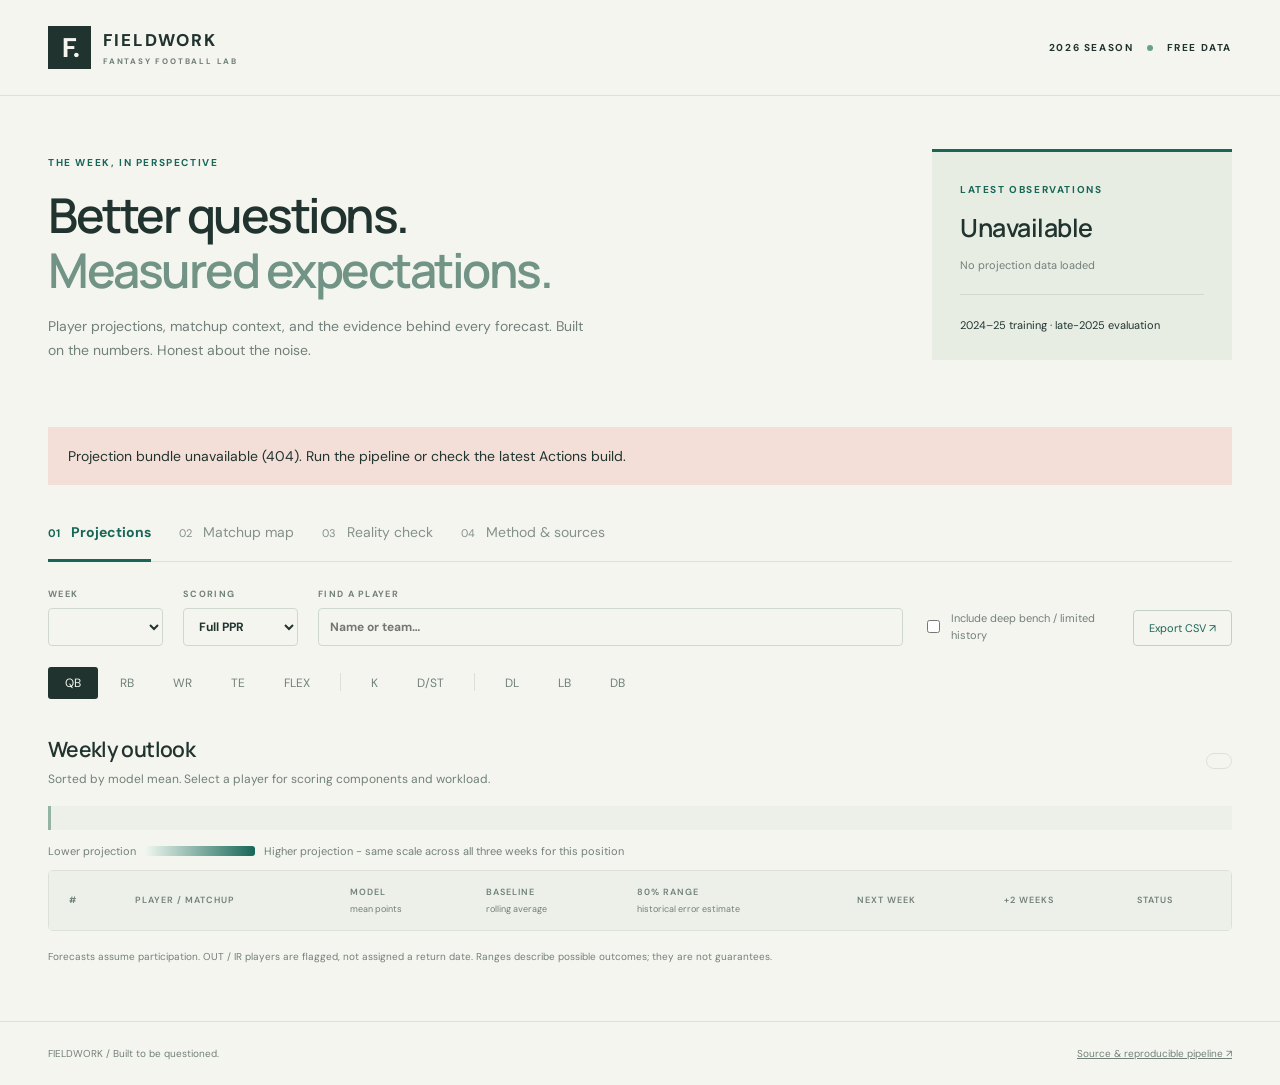
==== commit 5da3956b: "Improve all-position forecasts with validated model selection and market context" ====
--- a/site/index.html
+++ b/site/index.html
@@ -1,70 +1,35 @@
-<!doctype html>-
-<html lang="en">-
-<head>-
-  <meta charset="utf-8"><meta name="viewport" content="width=device-width,initial-scale=1">-
-  <meta name="description" content="Free-data fantasy football projections, matchup context, and transparent historical validation.">-
-  <meta name="theme-color" content="#153b36"><title>Fieldwork · Fantasy football lab</title>-
-  <link rel="stylesheet" href="styles.css">-
-</head>-
-<body>-
-<header><a class="brand" href="./"><span class="mark">F.</span><span>FIELDWORK<small>FANTASY FOOTBALL LAB</small></span></a><span class="edition">2026 SEASON <span class="dot"></span> FREE DATA</span></header>-
-<main>-
-  <section class="intro"><div><p class="eyebrow">THE WEEK, IN PERSPECTIVE</p><h1>Better questions.<br><em>Measured expectations.</em></h1><p class="lede">Player projections, matchup context, and the evidence behind every forecast. Built on the numbers. Honest about the noise.</p></div><aside class="snapshot"><span class="eyebrow">LATEST OBSERVATIONS</span><strong id="through">Loading…</strong><p id="updated">Fetching projection bundle</p><div class="mini-rule"></div><span id="summary">2024–25 training · 2025 validation</span></aside></section>-
-  <div id="error" role="alert" hidden></div>-
-  <nav class="tabs" aria-label="Research views"><button data-view="projections" class="active">01 <span>Projections</span></button><button data-view="matchups">02 <span>Matchup map</span></button><button data-view="validation">03 <span>Reality check</span></button><button data-view="method">04 <span>Method & sources</span></button></nav>-
-  <section class="controls" aria-label="Projection filters">-
-    <label>WEEK<select id="week"></select></label><label>SCORING<select id="scoring"><option value="2">Full PPR</option><option value="1">Half PPR</option><option value="0">Standard</option></select></label>-
-    <label class="search">FIND A PLAYER<input id="search" type="search" placeholder="Name or team…" autocomplete="off"></label>-
-    <label class="check"><input id="deep" type="checkbox">Include deep bench / limited history</label>-
-    <button id="export" class="outline">Export CSV ↗</button>-
-  </section>-
-  <div class="positions" aria-label="Position"><button class="active" data-pos="QB">QB</button><button data-pos="RB">RB</button><button data-pos="WR">WR</button><button data-pos="TE">TE</button><button data-pos="FLEX">FLEX</button><span></span><button data-pos="K">K</button><button data-pos="DST">D/ST</button><span></span><button data-pos="DL">DL</button><button data-pos="LB">LB</button><button data-pos="DB">DB</button></div>-
-  <section id="projections" class="view">-
-    <div class="section-heading"><div><h2 id="board-title">Weekly outlook</h2><p>Sorted by model mean. Select a player for scoring components and workload.</p></div><span id="count" class="pill"></span></div>-
-    <div id="score-note" class="notice"></div><div class="color-key"><span>Lower projection</span><i aria-hidden="true"></i><span>Higher projection - same scale across all three weeks for this position</span></div>-
-    <div class="table-wrap"><table class="board"><thead><tr><th scope="col">#</th><th scope="col">PLAYER / MATCHUP</th><th scope="col">MODEL<small>mean points</small></th><th scope="col">BASELINE<small>rolling average</small></th><th scope="col">80% RANGE<small>historical error estimate</small></th><th scope="col">NEXT WEEK</th><th scope="col">+2 WEEKS</th><th scope="col">STATUS</th></tr></thead><tbody id="rows"></tbody></table></div>-
-    <p class="footnote">Forecasts assume participation. OUT / IR players are flagged, not assigned a return date. Ranges describe possible outcomes; they are not guarantees.</p>-
-  </section>-
-  <section id="matchups" class="view" hidden><div class="section-heading"><div><h2>Matchup context, across the field.</h2><p>Opponent’s last six observed matchups: positional points above or below the prior rolling baseline.</p></div><span class="pill">PPR CONTEXT</span></div><div class="notice">These are retrospective point differences for the whole positional group. They are not percentage boosts or standalone forecasts. Green means opponents recently exceeded their baselines. D/ST v0.2 does not use this residual as a model input.</div><div class="color-key"><span>Unfavorable</span><i class="matchup-key" aria-hidden="true"></i><span>Favorable - strength scaled within each position</span></div><div class="table-wrap"><table><thead><tr><th>YOUR TEAM</th><th>OPPONENT</th><th>QB</th><th>RB</th><th>WR</th><th>TE</th><th>K</th><th>D/ST</th><th>DL</th><th>LB</th><th>DB</th></tr></thead><tbody id="heatmap"></tbody></table></div></section>-
-  <section id="validation" class="view" hidden><div class="section-heading"><div><h2>How did it actually perform?</h2><p>2025 retrospective test. Point models trained on 2024 only. Every feature uses earlier weeks.</p></div><a href="data/validation-2025.json" download class="outline">All test predictions ↗</a></div><div class="notice">Smaller errors are better. Green is a measured improvement over the rolling baseline; red is a loss. This test includes recorded participants, not injury/DNP prediction. Offensive results use PPR.</div><div id="validation-cards" class="metric-grid"></div><div class="table-wrap"><table><thead><tr><th>POSITION</th><th>PLAYER-GAMES</th><th>MODEL MAE</th><th>BASELINE MAE</th><th>MODEL RMSE</th><th>BASELINE RMSE</th><th>80% RANGE COVERAGE</th></tr></thead><tbody id="validation-rows"></tbody></table></div><h3 id="weekly-title">Week-by-week error</h3><div id="weekly" class="weekly-chart" aria-label="Weekly model and baseline errors"></div><p class="footnote"><span class="legend model"></span> Model MAE <span class="legend baseline"></span> Baseline MAE. Two seasons do not establish an enduring advantage. No comparison with expert projections has been performed.</p></section>-
-  <section id="method" class="view" hidden><div class="section-heading"><div><h2>Open assumptions. Checkable sources.</h2><p>Version <span id="version"></span> · Experimental, independent model.</p></div></div><div class="method-grid"><article><span class="eyebrow">01 / INPUTS</span><h3>What the model sees</h3><p>Prior player production and snaps, team offense, opponent production, recent positional matchup residuals, home field, indoor venue, rest, and changes in team. All derived from free data. D/ST v0.2 uses only 15 inputs: prior sacks, interceptions, fumble recoveries and points allowed; opponent offensive statistics; home field, indoor venue and rest. Its explicit positional matchup residual is excluded.</p><p>Recent games receive exponentially declining weights. Prior-season observations receive reduced weight when current-season observations exist. These starting weights are design assumptions, not discovered laws.</p></article><article><span class="eyebrow">02 / FORECAST</span><h3>Statistics before scores</h3><p>Separate regularized linear models forecast scoring components for each position. Expected stat lines become Standard, Half PPR, and PPR points. D/ST points-allowed bands are averaged across empirical residual scenarios. D/ST turnovers, touchdowns, blocks and safeties use training-league averages; sacks and points allowed remain matchup-specific.</p><p>Tier separators group model means within two points of each tier’s leader. This is a display convention, not Boris Chen’s expert clustering or a statistical significance test.</p></article><article><span class="eyebrow">03 / VALIDATION</span><h3>Time moves one way</h3><p>2024 weeks 5–12 fit the initial model; weeks 13–18 estimate errors. A model fit on 2024 weeks 5–18 is evaluated on 2025, with coefficients frozen while prior-week information updates.</p><p>Live coefficients are refit on 2024–25. Current-season observations update inputs, not coefficients. D/ST v0.2 settings were selected on 2024 weeks 9–12 after earlier results had been inspected. Its 2025 comparison is retrospective, not an untouched holdout.</p></article><article><span class="eyebrow">04 / LIMITS</span><h3>What it does not know</h3><ul id="limitations"></ul></article></div><article class="scoring-doc"><h3>Explicit scoring presets</h3><p>Offense: 0.04 per passing yard, 4 per passing TD, −2 per interception; 0.1 per rushing/receiving yard, 6 per rushing/receiving TD, −2 per fumble lost, 2 per two-point conversion. Receptions: 0 / 0.5 / 1.</p><p>Kicker: 3 for a made FG below 40 yards, 4 at 40–49, 5 at 50+; 1 per PAT; −1 per missed FG/PAT. Blocked attempts are separate source fields and are not deducted by this preset.</p><p>D/ST: 1 per sack; 2 per interception, recovered opponent fumble, safety, blocked punt/FG/PAT; 6 per defensive/special-teams TD. Scoreboard points allowed: 0→10, 1–6→7, 7–13→4, 14–20→1, 21–27→0, 28–34→−1, 35+→−4. This is not exact platform scoring.</p><p>IDP: 1 per tackle credited as solo (including a solo tackle with another player’s assist), 0.5 per assisted tackle; 1 per tackle for loss; 3 per sack/interception; 1 per pass defended; 2 per forced/recovered fumble/safety; 6 per defensive TD. Categories stack.</p></article><h3>Sources & provenance</h3><p>Football data via <a href="https://nflverse.nflverse.com/">nflverse</a>; current status via <a href="https://docs.sleeper.com/">Sleeper</a>. Inspired by <a href="https://subvertadown.com/article/what-s-in-the-model-">Subvertadown</a>, <a href="https://www.dynastynerds.com/analytics/introduction-to-weekly-positional-matchups-posafpa/">MonCalFF</a>, and <a href="https://github.com/borisachen/fftiers">Boris Chen</a>. No affiliation or copied proprietary model.</p><div id="sources"></div></section>-
-</main>-
-<footer><span>FIELDWORK / Built to be questioned.</span><a href="https://github.com/jake-kelley/fantasy-lab">Source & reproducible pipeline ↗</a></footer>-
-<dialog id="detail"><div class="dialog-head"><span class="eyebrow">PLAYER NOTEBOOK</span><button id="close-detail" aria-label="Close player details">×</button></div><div id="detail-content"></div></dialog>-
-<script src="app.js" defer></script>-
-</body></html>-
+<!doctype html>
+<html lang="en">
+<head>
+  <meta charset="utf-8"><meta name="viewport" content="width=device-width,initial-scale=1">
+  <meta name="description" content="Free-data fantasy football projections, matchup context, and transparent historical validation.">
+  <meta name="theme-color" content="#153b36"><title>Fieldwork · Fantasy football lab</title>
+  <link rel="stylesheet" href="styles.css">
+</head>
+<body>
+<header><a class="brand" href="./"><span class="mark">F.</span><span>FIELDWORK<small>FANTASY FOOTBALL LAB</small></span></a><span class="edition">2026 SEASON <span class="dot"></span> FREE DATA</span></header>
+<main>
+  <section class="intro"><div><p class="eyebrow">THE WEEK, IN PERSPECTIVE</p><h1>Better questions.<br><em>Measured expectations.</em></h1><p class="lede">Player projections, matchup context, and the evidence behind every forecast. Built on the numbers. Honest about the noise.</p></div><aside class="snapshot"><span class="eyebrow">LATEST OBSERVATIONS</span><strong id="through">Loading…</strong><p id="updated">Fetching projection bundle</p><div class="mini-rule"></div><span id="summary">2024–25 training · late-2025 evaluation</span></aside></section>
+  <div id="error" role="alert" hidden></div>
+  <nav class="tabs" aria-label="Research views"><button data-view="projections" class="active">01 <span>Projections</span></button><button data-view="matchups">02 <span>Matchup map</span></button><button data-view="validation">03 <span>Reality check</span></button><button data-view="method">04 <span>Method & sources</span></button></nav>
+  <section class="controls" aria-label="Projection filters">
+    <label>WEEK<select id="week"></select></label><label>SCORING<select id="scoring"><option value="2">Full PPR</option><option value="1">Half PPR</option><option value="0">Standard</option></select></label>
+    <label class="search">FIND A PLAYER<input id="search" type="search" placeholder="Name or team…" autocomplete="off"></label>
+    <label class="check"><input id="deep" type="checkbox">Include deep bench / limited history</label>
+    <button id="export" class="outline">Export CSV ↗</button>
+  </section>
+  <div class="positions" aria-label="Position"><button class="active" data-pos="QB">QB</button><button data-pos="RB">RB</button><button data-pos="WR">WR</button><button data-pos="TE">TE</button><button data-pos="FLEX">FLEX</button><span></span><button data-pos="K">K</button><button data-pos="DST">D/ST</button><span></span><button data-pos="DL">DL</button><button data-pos="LB">LB</button><button data-pos="DB">DB</button></div>
+  <section id="projections" class="view">
+    <div class="section-heading"><div><h2 id="board-title">Weekly outlook</h2><p>Sorted by model mean. Select a player for scoring components and workload.</p></div><span id="count" class="pill"></span></div>
+    <div id="score-note" class="notice"></div><div class="color-key"><span>Lower projection</span><i aria-hidden="true"></i><span>Higher projection - same scale across all three weeks for this position</span></div>
+    <div class="table-wrap"><table class="board"><thead><tr><th scope="col">#</th><th scope="col">PLAYER / MATCHUP</th><th scope="col">MODEL<small>mean points</small></th><th scope="col">BASELINE<small>rolling average</small></th><th scope="col">80% RANGE<small>historical error estimate</small></th><th scope="col">NEXT WEEK</th><th scope="col">+2 WEEKS</th><th scope="col">STATUS</th></tr></thead><tbody id="rows"></tbody></table></div>
+    <p class="footnote">Forecasts assume participation. OUT / IR players are flagged, not assigned a return date. Ranges describe possible outcomes; they are not guarantees.</p>
+  </section>
+  <section id="matchups" class="view" hidden><div class="section-heading"><div><h2>Matchup context, across the field.</h2><p>Opponent’s last six observed matchups: positional points above or below the prior rolling baseline.</p></div><span class="pill">PPR CONTEXT</span></div><div class="notice">These are retrospective point differences for the whole positional group. They are not percentage boosts or standalone forecasts. Green means opponents recently exceeded their baselines. This chart remains descriptive; the Team scoring outlook below shows modeled bonuses.</div><div class="color-key"><span>Unfavorable</span><i class="matchup-key" aria-hidden="true"></i><span>Favorable - strength scaled within each position</span></div><div class="table-wrap"><table><thead><tr><th>YOUR TEAM</th><th>OPPONENT</th><th>QB</th><th>RB</th><th>WR</th><th>TE</th><th>K</th><th>D/ST</th><th>DL</th><th>LB</th><th>DB</th></tr></thead><tbody id="heatmap"></tbody></table></div><h3>Team scoring outlook (PPR)</h3><label>POSITION<select id="team-position"><option value="WR">WR</option><option value="RB">RB</option><option value="TE">TE</option></select></label><p id="team-outlook-note" class="notice"></p><div class="table-wrap"><table><thead><tr><th>TEAM</th><th>OPPONENT</th><th>NEUTRAL OPPONENT</th><th>MATCHUP BONUS</th><th>TOTAL PROJECTION</th><th>ROLLING BASELINE</th></tr></thead><tbody id="team-outlook-rows"></tbody></table></div></section>
+  <section id="validation" class="view" hidden><div class="section-heading"><div><h2>How did it actually perform?</h2><p>2025 weeks 13-18 retrospective test. Point coefficients trained on 2024 only; settings selected using earlier games. Football statistics use earlier weeks; K/DST historical market inputs are closing lines.</p></div><a href="data/validation-2025.json" download class="outline">All test predictions ↗</a></div><div class="notice">Smaller errors are better. Green is a measured improvement over the rolling baseline; red is a loss. This test includes recorded participants, not injury/DNP prediction. Offensive results use PPR.</div><div id="validation-cards" class="metric-grid"></div><div class="table-wrap"><table><thead><tr><th>POSITION</th><th>PLAYER-GAMES</th><th>MODEL MAE</th><th>BASELINE MAE</th><th>MODEL RMSE</th><th>BASELINE RMSE</th><th>80% RANGE COVERAGE</th></tr></thead><tbody id="validation-rows"></tbody></table></div><h3 id="weekly-title">Week-by-week error</h3><div id="weekly" class="weekly-chart" aria-label="Weekly model and baseline errors"></div><p class="footnote"><span class="legend model"></span> Model MAE <span class="legend baseline"></span> Baseline MAE. Two seasons do not establish an enduring advantage. Expert agreement is separate from historical accuracy; see the revision report in the source repository.</p></section>
+  <section id="method" class="view" hidden><div class="section-heading"><div><h2>Open assumptions. Checkable sources.</h2><p>Version <span id="version"></span> · Experimental, independent model.</p></div></div><div class="method-grid"><article><span class="eyebrow">01 / INPUTS</span><h3>What the model sees</h3><p>Prior player production and snaps, team offense, opponent production, recent positional matchup residuals, home field, indoor venue, rest, and changes in team. All derived from free data. Historical betting lines are closing quotes, not archived Tuesday snapshots. v0.3 blends recent production with model estimates for QB, RB, WR, DL and LB; uses position-specific models for TE, K and DB; and uses pass-play opportunity/event-rate models for D/ST. Added context for TE and K includes prior EPA per play, QB-hit rates and opponent-adjusted scoring. K and D/ST also use free pregame totals/spreads when available. Missing lines trigger a statistical fallback.</p><p>Recent games receive exponentially declining weights. Prior-season observations receive reduced weight when current-season observations exist. These starting weights are design assumptions, not discovered laws.</p></article><article><span class="eyebrow">02 / FORECAST</span><h3>Statistics before scores</h3><p>Separate regularized linear models forecast scoring components for each position. Expected stat lines become Standard, Half PPR, and PPR points. D/ST points-allowed bands are averaged across empirical residual scenarios. D/ST sacks, interceptions and recoveries use predicted opportunities and rates. Touchdowns, blocks and safeties retain conservative league priors.</p><p>Tier separators group model means within two points of each tier’s leader. This is a display convention, not Boris Chen’s expert clustering or a statistical significance test.</p></article><article><span class="eyebrow">03 / VALIDATION</span><h3>Time moves one way</h3><p>2024 weeks 5–12 fit the initial model; weeks 13–18 estimate errors. A model fit on 2024 weeks 5–18 is evaluated on 2025, with coefficients frozen while prior-week information updates.</p><p>Live coefficients are refit on 2024–25. Current-season observations update inputs, not coefficients. v0.3 settings use 2024 weeks 9-12 and 2025 weeks 1-12. The report covers 2025 weeks 13-18. Earlier inspection means this is retrospective evidence, not an untouched holdout.</p></article><article><span class="eyebrow">04 / LIMITS</span><h3>What it does not know</h3><ul id="limitations"></ul></article></div><article class="scoring-doc"><h3>Explicit scoring presets</h3><p>Offense: 0.04 per passing yard, 4 per passing TD, −2 per interception; 0.1 per rushing/receiving yard, 6 per rushing/receiving TD, −2 per fumble lost, 2 per two-point conversion. Receptions: 0 / 0.5 / 1.</p><p>Kicker: 3 for a made FG below 40 yards, 4 at 40–49, 5 at 50+; 1 per PAT; −1 per missed FG/PAT. Blocked attempts are separate source fields and are not deducted by this preset.</p><p>D/ST: 1 per sack; 2 per interception, recovered opponent fumble, safety, blocked punt/FG/PAT; 6 per defensive/special-teams TD. Scoreboard points allowed: 0→10, 1–6→7, 7–13→4, 14–20→1, 21–27→0, 28–34→−1, 35+→−4. This is not exact platform scoring.</p><p>IDP: 1 per tackle credited as solo (including a solo tackle with another player’s assist), 0.5 per assisted tackle; 1 per tackle for loss; 3 per sack/interception; 1 per pass defended; 2 per forced/recovered fumble/safety; 6 per defensive TD. Categories stack.</p></article><h3>Sources & provenance</h3><p>Football data via <a href="https://nflverse.nflverse.com/">nflverse</a>; current status via <a href="https://docs.sleeper.com/">Sleeper</a>. Inspired by <a href="https://subvertadown.com/article/what-s-in-the-model-">Subvertadown</a>, <a href="https://www.dynastynerds.com/analytics/introduction-to-weekly-positional-matchups-posafpa/">MonCalFF</a>, and <a href="https://github.com/borisachen/fftiers">Boris Chen</a>. No affiliation or copied proprietary model.</p><div id="sources"></div></section>
+</main>
+<footer><span>FIELDWORK / Built to be questioned.</span><a href="https://github.com/jake-kelley/fantasy-lab">Source & reproducible pipeline ↗</a></footer>
+<dialog id="detail"><div class="dialog-head"><span class="eyebrow">PLAYER NOTEBOOK</span><button id="close-detail" aria-label="Close player details">×</button></div><div id="detail-content"></div></dialog>
+<script src="app.js" defer></script>
+</body></html>
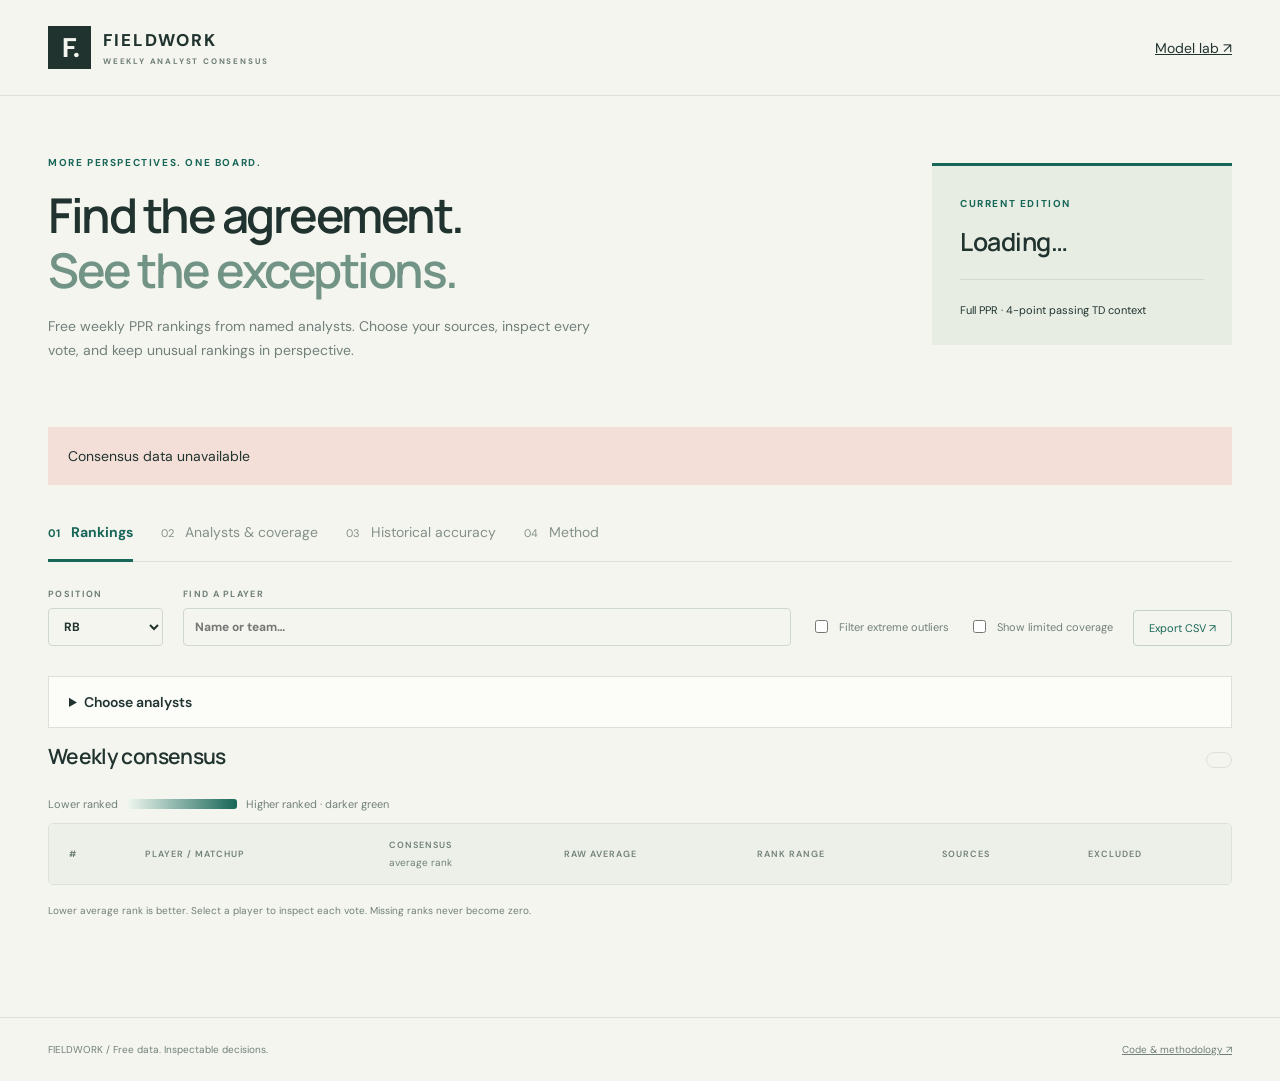
==== commit 1c88c7b4: "Add free PPR analyst consensus and retrospective accuracy audit" ====
--- a/site/index.html
+++ b/site/index.html
@@ -1,35 +1,14 @@
 <!doctype html>
-<html lang="en">
-<head>
-  <meta charset="utf-8"><meta name="viewport" content="width=device-width,initial-scale=1">
-  <meta name="description" content="Free-data fantasy football projections, matchup context, and transparent historical validation.">
-  <meta name="theme-color" content="#153b36"><title>Fieldwork · Fantasy football lab</title>
-  <link rel="stylesheet" href="styles.css">
-</head>
-<body>
-<header><a class="brand" href="./"><span class="mark">F.</span><span>FIELDWORK<small>FANTASY FOOTBALL LAB</small></span></a><span class="edition">2026 SEASON <span class="dot"></span> FREE DATA</span></header>
-<main>
-  <section class="intro"><div><p class="eyebrow">THE WEEK, IN PERSPECTIVE</p><h1>Better questions.<br><em>Measured expectations.</em></h1><p class="lede">Player projections, matchup context, and the evidence behind every forecast. Built on the numbers. Honest about the noise.</p></div><aside class="snapshot"><span class="eyebrow">LATEST OBSERVATIONS</span><strong id="through">Loading…</strong><p id="updated">Fetching projection bundle</p><div class="mini-rule"></div><span id="summary">2024–25 training · late-2025 evaluation</span></aside></section>
-  <div id="error" role="alert" hidden></div>
-  <nav class="tabs" aria-label="Research views"><button data-view="projections" class="active">01 <span>Projections</span></button><button data-view="matchups">02 <span>Matchup map</span></button><button data-view="validation">03 <span>Reality check</span></button><button data-view="method">04 <span>Method & sources</span></button></nav>
-  <section class="controls" aria-label="Projection filters">
-    <label>WEEK<select id="week"></select></label><label>SCORING<select id="scoring"><option value="2">Full PPR</option><option value="1">Half PPR</option><option value="0">Standard</option></select></label>
-    <label class="search">FIND A PLAYER<input id="search" type="search" placeholder="Name or team…" autocomplete="off"></label>
-    <label class="check"><input id="deep" type="checkbox">Include deep bench / limited history</label>
-    <button id="export" class="outline">Export CSV ↗</button>
-  </section>
-  <div class="positions" aria-label="Position"><button class="active" data-pos="QB">QB</button><button data-pos="RB">RB</button><button data-pos="WR">WR</button><button data-pos="TE">TE</button><button data-pos="FLEX">FLEX</button><span></span><button data-pos="K">K</button><button data-pos="DST">D/ST</button><span></span><button data-pos="DL">DL</button><button data-pos="LB">LB</button><button data-pos="DB">DB</button></div>
-  <section id="projections" class="view">
-    <div class="section-heading"><div><h2 id="board-title">Weekly outlook</h2><p>Sorted by model mean. Select a player for scoring components and workload.</p></div><span id="count" class="pill"></span></div>
-    <div id="score-note" class="notice"></div><div class="color-key"><span>Lower projection</span><i aria-hidden="true"></i><span>Higher projection - same scale across all three weeks for this position</span></div>
-    <div class="table-wrap"><table class="board"><thead><tr><th scope="col">#</th><th scope="col">PLAYER / MATCHUP</th><th scope="col">MODEL<small>mean points</small></th><th scope="col">BASELINE<small>rolling average</small></th><th scope="col">80% RANGE<small>historical error estimate</small></th><th scope="col">NEXT WEEK</th><th scope="col">+2 WEEKS</th><th scope="col">STATUS</th></tr></thead><tbody id="rows"></tbody></table></div>
-    <p class="footnote">Forecasts assume participation. OUT / IR players are flagged, not assigned a return date. Ranges describe possible outcomes; they are not guarantees.</p>
-  </section>
-  <section id="matchups" class="view" hidden><div class="section-heading"><div><h2>Matchup context, across the field.</h2><p>Opponent’s last six observed matchups: positional points above or below the prior rolling baseline.</p></div><span class="pill">PPR CONTEXT</span></div><div class="notice">These are retrospective point differences for the whole positional group. They are not percentage boosts or standalone forecasts. Green means opponents recently exceeded their baselines. This chart remains descriptive; the Team scoring outlook below shows modeled bonuses.</div><div class="color-key"><span>Unfavorable</span><i class="matchup-key" aria-hidden="true"></i><span>Favorable - strength scaled within each position</span></div><div class="table-wrap"><table><thead><tr><th>YOUR TEAM</th><th>OPPONENT</th><th>QB</th><th>RB</th><th>WR</th><th>TE</th><th>K</th><th>D/ST</th><th>DL</th><th>LB</th><th>DB</th></tr></thead><tbody id="heatmap"></tbody></table></div><h3>Team scoring outlook (PPR)</h3><label>POSITION<select id="team-position"><option value="WR">WR</option><option value="RB">RB</option><option value="TE">TE</option></select></label><p id="team-outlook-note" class="notice"></p><div class="table-wrap"><table><thead><tr><th>TEAM</th><th>OPPONENT</th><th>NEUTRAL OPPONENT</th><th>MATCHUP BONUS</th><th>TOTAL PROJECTION</th><th>ROLLING BASELINE</th></tr></thead><tbody id="team-outlook-rows"></tbody></table></div></section>
-  <section id="validation" class="view" hidden><div class="section-heading"><div><h2>How did it actually perform?</h2><p>2025 weeks 13-18 retrospective test. Point coefficients trained on 2024 only; settings selected using earlier games. Football statistics use earlier weeks; K/DST historical market inputs are closing lines.</p></div><a href="data/validation-2025.json" download class="outline">All test predictions ↗</a></div><div class="notice">Smaller errors are better. Green is a measured improvement over the rolling baseline; red is a loss. This test includes recorded participants, not injury/DNP prediction. Offensive results use PPR.</div><div id="validation-cards" class="metric-grid"></div><div class="table-wrap"><table><thead><tr><th>POSITION</th><th>PLAYER-GAMES</th><th>MODEL MAE</th><th>BASELINE MAE</th><th>MODEL RMSE</th><th>BASELINE RMSE</th><th>80% RANGE COVERAGE</th></tr></thead><tbody id="validation-rows"></tbody></table></div><h3 id="weekly-title">Week-by-week error</h3><div id="weekly" class="weekly-chart" aria-label="Weekly model and baseline errors"></div><p class="footnote"><span class="legend model"></span> Model MAE <span class="legend baseline"></span> Baseline MAE. Two seasons do not establish an enduring advantage. Expert agreement is separate from historical accuracy; see the revision report in the source repository.</p></section>
-  <section id="method" class="view" hidden><div class="section-heading"><div><h2>Open assumptions. Checkable sources.</h2><p>Version <span id="version"></span> · Experimental, independent model.</p></div></div><div class="method-grid"><article><span class="eyebrow">01 / INPUTS</span><h3>What the model sees</h3><p>Prior player production and snaps, team offense, opponent production, recent positional matchup residuals, home field, indoor venue, rest, and changes in team. All derived from free data. Historical betting lines are closing quotes, not archived Tuesday snapshots. v0.3 blends recent production with model estimates for QB, RB, WR, DL and LB; uses position-specific models for TE, K and DB; and uses pass-play opportunity/event-rate models for D/ST. Added context for TE and K includes prior EPA per play, QB-hit rates and opponent-adjusted scoring. K and D/ST also use free pregame totals/spreads when available. Missing lines trigger a statistical fallback.</p><p>Recent games receive exponentially declining weights. Prior-season observations receive reduced weight when current-season observations exist. These starting weights are design assumptions, not discovered laws.</p></article><article><span class="eyebrow">02 / FORECAST</span><h3>Statistics before scores</h3><p>Separate regularized linear models forecast scoring components for each position. Expected stat lines become Standard, Half PPR, and PPR points. D/ST points-allowed bands are averaged across empirical residual scenarios. D/ST sacks, interceptions and recoveries use predicted opportunities and rates. Touchdowns, blocks and safeties retain conservative league priors.</p><p>Tier separators group model means within two points of each tier’s leader. This is a display convention, not Boris Chen’s expert clustering or a statistical significance test.</p></article><article><span class="eyebrow">03 / VALIDATION</span><h3>Time moves one way</h3><p>2024 weeks 5–12 fit the initial model; weeks 13–18 estimate errors. A model fit on 2024 weeks 5–18 is evaluated on 2025, with coefficients frozen while prior-week information updates.</p><p>Live coefficients are refit on 2024–25. Current-season observations update inputs, not coefficients. v0.3 settings use 2024 weeks 9-12 and 2025 weeks 1-12. The report covers 2025 weeks 13-18. Earlier inspection means this is retrospective evidence, not an untouched holdout.</p></article><article><span class="eyebrow">04 / LIMITS</span><h3>What it does not know</h3><ul id="limitations"></ul></article></div><article class="scoring-doc"><h3>Explicit scoring presets</h3><p>Offense: 0.04 per passing yard, 4 per passing TD, −2 per interception; 0.1 per rushing/receiving yard, 6 per rushing/receiving TD, −2 per fumble lost, 2 per two-point conversion. Receptions: 0 / 0.5 / 1.</p><p>Kicker: 3 for a made FG below 40 yards, 4 at 40–49, 5 at 50+; 1 per PAT; −1 per missed FG/PAT. Blocked attempts are separate source fields and are not deducted by this preset.</p><p>D/ST: 1 per sack; 2 per interception, recovered opponent fumble, safety, blocked punt/FG/PAT; 6 per defensive/special-teams TD. Scoreboard points allowed: 0→10, 1–6→7, 7–13→4, 14–20→1, 21–27→0, 28–34→−1, 35+→−4. This is not exact platform scoring.</p><p>IDP: 1 per tackle credited as solo (including a solo tackle with another player’s assist), 0.5 per assisted tackle; 1 per tackle for loss; 3 per sack/interception; 1 per pass defended; 2 per forced/recovered fumble/safety; 6 per defensive TD. Categories stack.</p></article><h3>Sources & provenance</h3><p>Football data via <a href="https://nflverse.nflverse.com/">nflverse</a>; current status via <a href="https://docs.sleeper.com/">Sleeper</a>. Inspired by <a href="https://subvertadown.com/article/what-s-in-the-model-">Subvertadown</a>, <a href="https://www.dynastynerds.com/analytics/introduction-to-weekly-positional-matchups-posafpa/">MonCalFF</a>, and <a href="https://github.com/borisachen/fftiers">Boris Chen</a>. No affiliation or copied proprietary model.</p><div id="sources"></div></section>
-</main>
-<footer><span>FIELDWORK / Built to be questioned.</span><a href="https://github.com/jake-kelley/fantasy-lab">Source & reproducible pipeline ↗</a></footer>
-<dialog id="detail"><div class="dialog-head"><span class="eyebrow">PLAYER NOTEBOOK</span><button id="close-detail" aria-label="Close player details">×</button></div><div id="detail-content"></div></dialog>
-<script src="app.js" defer></script>
-</body></html>
+<html lang="en"><head><meta charset="utf-8"><meta name="viewport" content="width=device-width,initial-scale=1"><meta name="description" content="Free weekly PPR analyst consensus and historical accuracy audits."><title>Fieldwork · Weekly consensus</title><link rel="stylesheet" href="styles.css"><link rel="stylesheet" href="consensus.css"></head>
+<body><header><a class="brand" href="./"><span class="mark">F.</span><span>FIELDWORK<small>WEEKLY ANALYST CONSENSUS</small></span></a><a href="model.html">Model lab ↗</a></header>
+<main><section class="intro"><div><p class="eyebrow">MORE PERSPECTIVES. ONE BOARD.</p><h1>Find the agreement.<br><em>See the exceptions.</em></h1><p class="lede">Free weekly PPR rankings from named analysts. Choose your sources, inspect every vote, and keep unusual rankings in perspective.</p></div><aside class="snapshot"><span class="eyebrow">CURRENT EDITION</span><strong id="edition">Loading…</strong><p id="updated"></p><div class="mini-rule"></div><span>Full PPR · 4-point passing TD context</span></aside></section>
+<div id="error" role="alert" hidden></div><div id="freshness" class="notice" hidden></div>
+<nav class="tabs" aria-label="Views"><button data-view="rankings" class="active">01 <span>Rankings</span></button><button data-view="analysts">02 <span>Analysts & coverage</span></button><button data-view="history">03 <span>Historical accuracy</span></button><button data-view="method">04 <span>Method</span></button></nav>
+<section id="rankings" class="view"><div class="controls"><label>POSITION<select id="position"><option>QB</option><option selected>RB</option><option>WR</option><option>TE</option><option>K</option><option value="DST">D/ST</option></select></label><label class="search">FIND A PLAYER<input id="search" type="search" placeholder="Name or team…"></label><label class="check"><input id="trim" type="checkbox">Filter extreme outliers</label><label class="check"><input id="limited" type="checkbox">Show limited coverage</label><button id="export" class="outline">Export CSV ↗</button></div>
+<details class="panel"><summary>Choose analysts <span id="selected-count"></span></summary><div id="source-selection" class="source-grid"></div></details>
+<div class="section-heading"><div><h2 id="board-title">Weekly consensus</h2><p id="coverage"></p></div><span id="count" class="pill"></span></div><div id="scoring-note" class="notice" hidden>Kicker and D/ST scoring varies by provider. These are ordinal rankings; PPR does not make their scoring rules identical.</div><div class="color-key"><span>Lower ranked</span><i></i><span>Higher ranked · darker green</span></div>
+<div class="table-wrap"><table><thead><tr><th>#</th><th>PLAYER / MATCHUP</th><th>CONSENSUS<small>average rank</small></th><th>RAW AVERAGE</th><th>RANK RANGE</th><th>SOURCES</th><th>EXCLUDED</th></tr></thead><tbody id="rows"></tbody></table></div><p class="footnote">Lower average rank is better. Select a player to inspect each vote. Missing ranks never become zero.</p></section>
+<section id="analysts" class="view" hidden><div class="section-heading"><div><h2>Every source, visible.</h2><p>Published credentials are separate from our retrospective PPR audit.</p></div></div><div class="notice">Ten named analysts across two publishing platforms. They are not ten statistically independent models. Public availability is checked on every update; reliability over future weeks is not yet established.</div><div id="analyst-cards" class="source-grid"></div></section>
+<section id="history" class="view" hidden><div class="section-heading"><div><h2>Ranks meet actual points.</h2><p>2024–2025 · seven archived analysts · weeks 1–17 · QB, RB, WR, TE</p></div></div><div class="notice">Provisional retrospective audit, not a certified pregame backtest. Old feeds are not immutable. Publication timezone is inferred, not documented. “Before game day” provides a stricter sensitivity check.</div><div class="controls"><label>SEASON<select id="history-year"><option>2025</option><option>2024</option></select></label><label>POSITION<select id="history-pos"><option>QB</option><option selected>RB</option><option>WR</option><option>TE</option></select></label><label>COMPARISON<select id="history-mode"><option value="matched_panel">Matched players & weeks</option><option value="date_only_matched">Before game day (strict)</option><option value="own_coverage">Individual coverage (not comparable)</option></select></label></div><p id="history-note"></p><div class="table-wrap"><table><thead><tr><th>ANALYST</th><th>WEEKS</th><th>PLAYER-WEEKS</th><th>RANK CORRELATION<small>higher is better</small></th><th>TOP-PICK POINTS<small>per selected player</small></th><th>HINDSIGHT GAP<small>points per pick; lower is better</small></th></tr></thead><tbody id="history-rows"></tbody></table></div><details class="panel"><summary>Audit rules & unavailable archives</summary><div id="history-method"></div></details><p><a href="data/historical-accuracy.json">Download complete audit and provenance ↗</a></p></section>
+<section id="method" class="view" hidden><div class="section-heading"><h2>Simple average. Explicit safeguards.</h2></div><div class="method-grid"><article><h3>One analyst, one vote</h3><p>Equal-weight positional rank averages, PPR only. No ranks disguised as point projections. No accuracy weights without comparable evidence. Derived lists such as Boris Chen and FantasyPros ECR are not extra votes.</p></article><article><h3>Outliers, not disagreements</h3><p>Filtering is optional and off by default: it did not consistently improve our historical checks. It requires seven contributing analysts. Votes must sit more than max(5 ranks, 3 × 1.4826 × median absolute deviation) from the median. At most 20% of votes are removed. Both averages remain visible.</p></article><article><h3>Coverage first</h3><p>Main board requires three sources and 60% of selected, available sources for that position. Missing ranks never become zero. Limited coverage is optional and marked. Fewer than three sources produces no main consensus.</p></article><article><h3>Honest history</h3><p>Actual PPR points come from nflverse. Historical rosters match identities and retain rostered players with zero stats. Started games are excluded. Matched comparisons use identical players and weeks across all seven analysts. Rank correlation is not point-error accuracy.</p></article></div><p class="footnote">Failed or wrong-week feeds are excluded, not replaced with stale rankings. K/DST consensus has scoring differences; historical PPR audit covers offensive positions. No FLEX or IDP consensus is fabricated from positional ranks.</p></section>
+</main><footer><span>FIELDWORK / Free data. Inspectable decisions.</span><a href="https://github.com/jake-kelley/fantasy-lab">Code & methodology ↗</a></footer><dialog id="detail"><div class="dialog-head"><span class="eyebrow">INDIVIDUAL VOTES</span><button id="close-detail" aria-label="Close player details">×</button></div><div id="detail-content"></div></dialog><script src="consensus.js" defer></script></body></html>
--- a/site/consensus.css
+++ b/site/consensus.css
@@ -0,0 +1 @@
+.panel{border:1px solid var(--line);padding:16px 20px;background:#fcfcf8;margin:14px 0}.panel summary{cursor:pointer;font-weight:600}.source-grid{display:grid;grid-template-columns:repeat(auto-fit,minmax(245px,1fr));gap:14px;padding:18px 0}.source-grid label{display:block;color:var(--ink);font-size:12px;letter-spacing:0;line-height:1.8}.source-grid article{background:#fff;border:1px solid var(--line);padding:20px}.source-grid article h3{margin-top:0}.source-grid article p{font-size:12px;line-height:1.7}.source-grid small{display:block;color:var(--muted);font-weight:400}.player-button{border:0;background:none;font:inherit;font-weight:600;text-align:left;padding:0;color:inherit}.player-button:hover{text-decoration:underline}td small,th small{display:block;font-size:10px;font-weight:400;margin-top:5px}.rank-shade{font-weight:700;font-size:17px}.limited-tag,.excluded{color:#945238}.notice{line-height:1.7}#history-note{line-height:1.7;color:var(--muted)}#history-method p{line-height:1.7;font-size:12px}.view{padding-bottom:12px}.source-grid input{margin-right:8px}.empty{text-align:center;padding:35px;color:var(--muted)}@media(max-width:600px){.source-grid{grid-template-columns:1fr}header>a:last-child{font-size:11px}.tabs{overflow:auto;gap:15px}.tabs button{white-space:nowrap}.controls label:has(#history-mode){width:100%}}
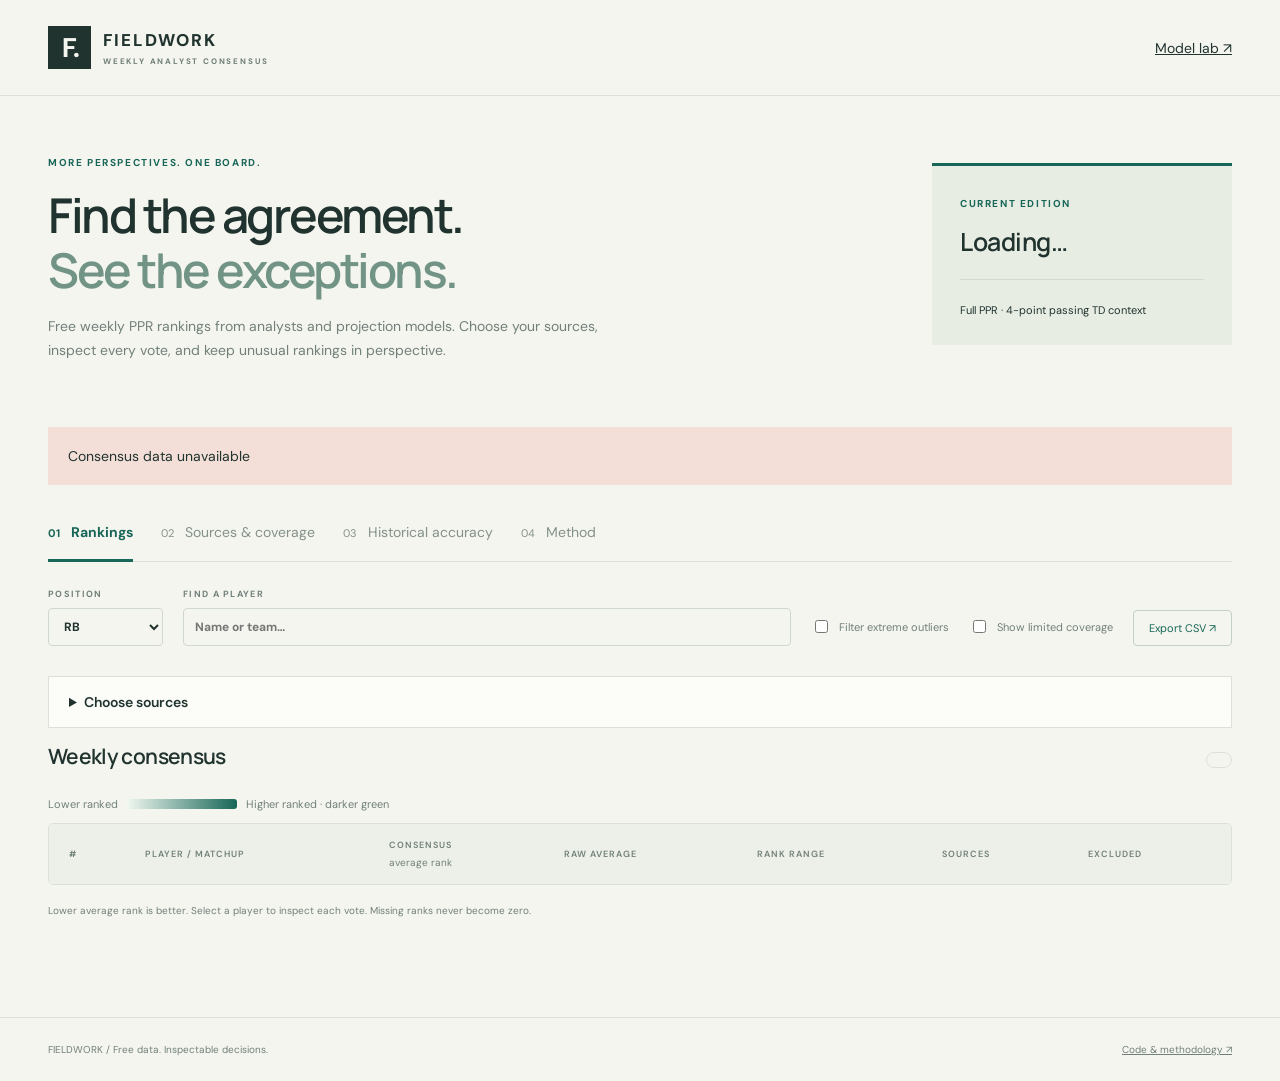
==== commit 16e8cf3b: "Expand PPR consensus with RotoBaller ESPN and FFToday" ====
--- a/site/index.html
+++ b/site/index.html
@@ -1,14 +1,14 @@
 <!doctype html>
 <html lang="en"><head><meta charset="utf-8"><meta name="viewport" content="width=device-width,initial-scale=1"><meta name="description" content="Free weekly PPR analyst consensus and historical accuracy audits."><title>Fieldwork · Weekly consensus</title><link rel="stylesheet" href="styles.css"><link rel="stylesheet" href="consensus.css"></head>
 <body><header><a class="brand" href="./"><span class="mark">F.</span><span>FIELDWORK<small>WEEKLY ANALYST CONSENSUS</small></span></a><a href="model.html">Model lab ↗</a></header>
-<main><section class="intro"><div><p class="eyebrow">MORE PERSPECTIVES. ONE BOARD.</p><h1>Find the agreement.<br><em>See the exceptions.</em></h1><p class="lede">Free weekly PPR rankings from named analysts. Choose your sources, inspect every vote, and keep unusual rankings in perspective.</p></div><aside class="snapshot"><span class="eyebrow">CURRENT EDITION</span><strong id="edition">Loading…</strong><p id="updated"></p><div class="mini-rule"></div><span>Full PPR · 4-point passing TD context</span></aside></section>
+<main><section class="intro"><div><p class="eyebrow">MORE PERSPECTIVES. ONE BOARD.</p><h1>Find the agreement.<br><em>See the exceptions.</em></h1><p class="lede">Free weekly PPR rankings from analysts and projection models. Choose your sources, inspect every vote, and keep unusual rankings in perspective.</p></div><aside class="snapshot"><span class="eyebrow">CURRENT EDITION</span><strong id="edition">Loading…</strong><p id="updated"></p><div class="mini-rule"></div><span>Full PPR · 4-point passing TD context</span></aside></section>
 <div id="error" role="alert" hidden></div><div id="freshness" class="notice" hidden></div>
-<nav class="tabs" aria-label="Views"><button data-view="rankings" class="active">01 <span>Rankings</span></button><button data-view="analysts">02 <span>Analysts & coverage</span></button><button data-view="history">03 <span>Historical accuracy</span></button><button data-view="method">04 <span>Method</span></button></nav>
+<nav class="tabs" aria-label="Views"><button data-view="rankings" class="active">01 <span>Rankings</span></button><button data-view="analysts">02 <span>Sources & coverage</span></button><button data-view="history">03 <span>Historical accuracy</span></button><button data-view="method">04 <span>Method</span></button></nav>
 <section id="rankings" class="view"><div class="controls"><label>POSITION<select id="position"><option>QB</option><option selected>RB</option><option>WR</option><option>TE</option><option>K</option><option value="DST">D/ST</option></select></label><label class="search">FIND A PLAYER<input id="search" type="search" placeholder="Name or team…"></label><label class="check"><input id="trim" type="checkbox">Filter extreme outliers</label><label class="check"><input id="limited" type="checkbox">Show limited coverage</label><button id="export" class="outline">Export CSV ↗</button></div>
-<details class="panel"><summary>Choose analysts <span id="selected-count"></span></summary><div id="source-selection" class="source-grid"></div></details>
+<details class="panel"><summary>Choose sources <span id="selected-count"></span></summary><div id="source-selection" class="source-grid"></div></details>
 <div class="section-heading"><div><h2 id="board-title">Weekly consensus</h2><p id="coverage"></p></div><span id="count" class="pill"></span></div><div id="scoring-note" class="notice" hidden>Kicker and D/ST scoring varies by provider. These are ordinal rankings; PPR does not make their scoring rules identical.</div><div class="color-key"><span>Lower ranked</span><i></i><span>Higher ranked · darker green</span></div>
 <div class="table-wrap"><table><thead><tr><th>#</th><th>PLAYER / MATCHUP</th><th>CONSENSUS<small>average rank</small></th><th>RAW AVERAGE</th><th>RANK RANGE</th><th>SOURCES</th><th>EXCLUDED</th></tr></thead><tbody id="rows"></tbody></table></div><p class="footnote">Lower average rank is better. Select a player to inspect each vote. Missing ranks never become zero.</p></section>
-<section id="analysts" class="view" hidden><div class="section-heading"><div><h2>Every source, visible.</h2><p>Published credentials are separate from our retrospective PPR audit.</p></div></div><div class="notice">Ten named analysts across two publishing platforms. They are not ten statistically independent models. Public availability is checked on every update; reliability over future weeks is not yet established.</div><div id="analyst-cards" class="source-grid"></div></section>
+<section id="analysts" class="view" hidden><div class="section-heading"><div><h2>Every source, visible.</h2><p>Published credentials are separate from our retrospective PPR audit.</p></div></div><div id="source-summary" class="notice"></div><div id="analyst-cards" class="source-grid"></div><h2>Other requested sources</h2><p>Reference links only. These do not cast votes in the PPR average.</p><div id="comparison-cards" class="source-grid"></div></section>
 <section id="history" class="view" hidden><div class="section-heading"><div><h2>Ranks meet actual points.</h2><p>2024–2025 · seven archived analysts · weeks 1–17 · QB, RB, WR, TE</p></div></div><div class="notice">Provisional retrospective audit, not a certified pregame backtest. Old feeds are not immutable. Publication timezone is inferred, not documented. “Before game day” provides a stricter sensitivity check.</div><div class="controls"><label>SEASON<select id="history-year"><option>2025</option><option>2024</option></select></label><label>POSITION<select id="history-pos"><option>QB</option><option selected>RB</option><option>WR</option><option>TE</option></select></label><label>COMPARISON<select id="history-mode"><option value="matched_panel">Matched players & weeks</option><option value="date_only_matched">Before game day (strict)</option><option value="own_coverage">Individual coverage (not comparable)</option></select></label></div><p id="history-note"></p><div class="table-wrap"><table><thead><tr><th>ANALYST</th><th>WEEKS</th><th>PLAYER-WEEKS</th><th>RANK CORRELATION<small>higher is better</small></th><th>TOP-PICK POINTS<small>per selected player</small></th><th>HINDSIGHT GAP<small>points per pick; lower is better</small></th></tr></thead><tbody id="history-rows"></tbody></table></div><details class="panel"><summary>Audit rules & unavailable archives</summary><div id="history-method"></div></details><p><a href="data/historical-accuracy.json">Download complete audit and provenance ↗</a></p></section>
-<section id="method" class="view" hidden><div class="section-heading"><h2>Simple average. Explicit safeguards.</h2></div><div class="method-grid"><article><h3>One analyst, one vote</h3><p>Equal-weight positional rank averages, PPR only. No ranks disguised as point projections. No accuracy weights without comparable evidence. Derived lists such as Boris Chen and FantasyPros ECR are not extra votes.</p></article><article><h3>Outliers, not disagreements</h3><p>Filtering is optional and off by default: it did not consistently improve our historical checks. It requires seven contributing analysts. Votes must sit more than max(5 ranks, 3 × 1.4826 × median absolute deviation) from the median. At most 20% of votes are removed. Both averages remain visible.</p></article><article><h3>Coverage first</h3><p>Main board requires three sources and 60% of selected, available sources for that position. Missing ranks never become zero. Limited coverage is optional and marked. Fewer than three sources produces no main consensus.</p></article><article><h3>Honest history</h3><p>Actual PPR points come from nflverse. Historical rosters match identities and retain rostered players with zero stats. Started games are excluded. Matched comparisons use identical players and weeks across all seven analysts. Rank correlation is not point-error accuracy.</p></article></div><p class="footnote">Failed or wrong-week feeds are excluded, not replaced with stale rankings. K/DST consensus has scoring differences; historical PPR audit covers offensive positions. No FLEX or IDP consensus is fabricated from positional ranks.</p></section>
+<section id="method" class="view" hidden><div class="section-heading"><h2>Simple average. Explicit safeguards.</h2></div><div class="method-grid"><article><h3>One source, one vote</h3><p>Equal-weight positional rank averages, PPR only. ESPN and FFToday projections are ordered into ranks; equal projections receive tied midranks. These are labeled separately from analyst rankings. Projection sources each get one vote, not one per position or statistic. No accuracy weights without comparable evidence. Derived lists such as Boris Chen and FantasyPros ECR are not extra votes.</p></article><article><h3>Outliers, not disagreements</h3><p>Filtering is optional and off by default: it did not consistently improve our historical checks. It requires seven contributing analysts. Votes must sit more than max(5 ranks, 3 × 1.4826 × median absolute deviation) from the median. At most 20% of votes are removed. Both averages remain visible.</p></article><article><h3>Coverage first</h3><p>Main board requires three sources and 60% of selected, available sources for that position. Missing ranks never become zero. Limited coverage is optional and marked. Fewer than three sources produces no main consensus.</p></article><article><h3>Honest history</h3><p>Actual PPR points come from nflverse. Historical rosters match identities and retain rostered players with zero stats. Started games are excluded. Matched comparisons use identical players and weeks across all seven analysts. Rank correlation is not point-error accuracy.</p></article></div><p class="footnote">Failed or wrong-week feeds are excluded, not replaced with stale rankings. K/DST consensus has scoring differences; historical PPR audit covers offensive positions. No FLEX or IDP consensus is fabricated from positional ranks.</p></section>
 </main><footer><span>FIELDWORK / Free data. Inspectable decisions.</span><a href="https://github.com/jake-kelley/fantasy-lab">Code & methodology ↗</a></footer><dialog id="detail"><div class="dialog-head"><span class="eyebrow">INDIVIDUAL VOTES</span><button id="close-detail" aria-label="Close player details">×</button></div><div id="detail-content"></div></dialog><script src="consensus.js" defer></script></body></html>
